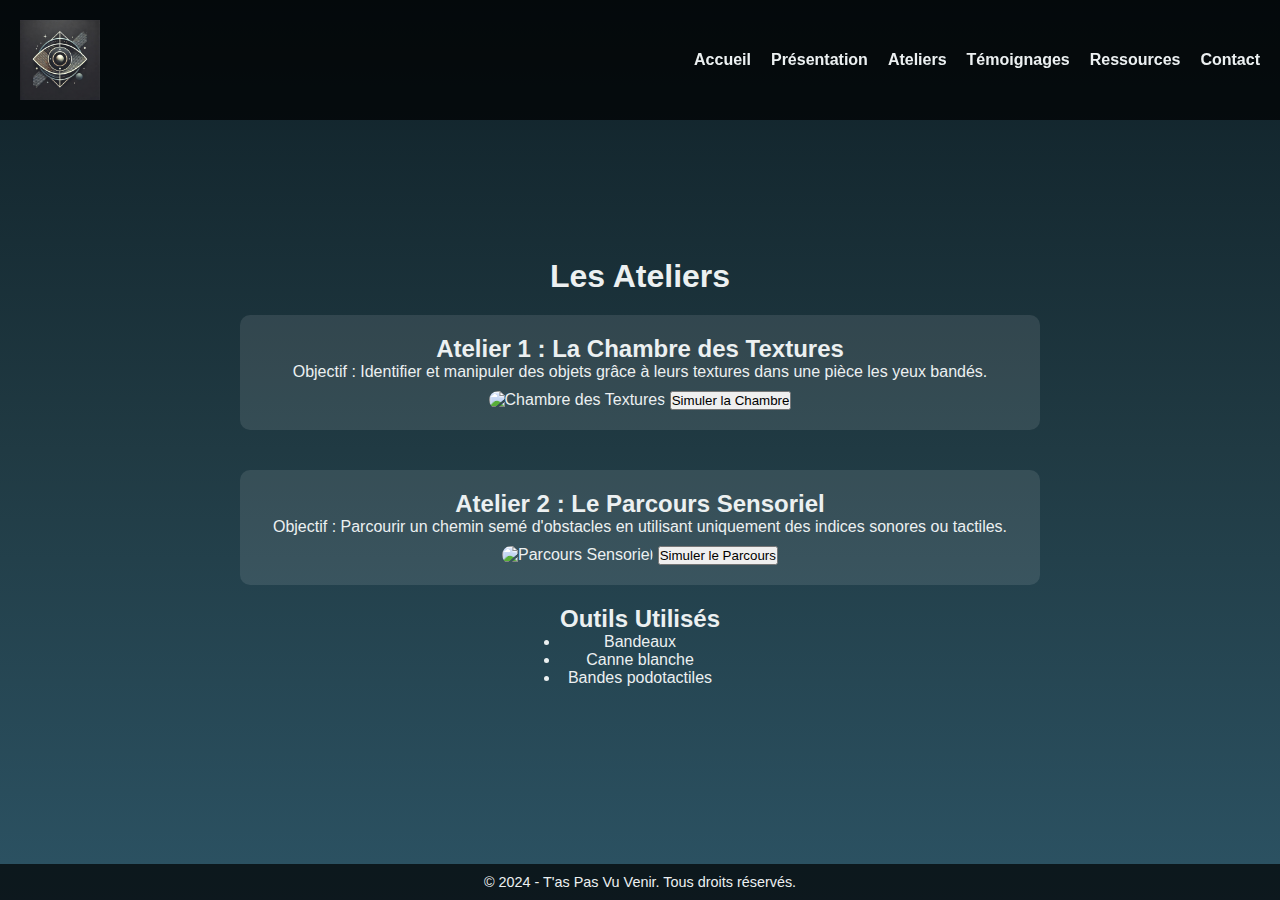
==== ateliers.html @ a5ad114a "Ajout d'une nouvelle section à la page d'accueil" ====
<!DOCTYPE html>
<html lang="fr">
<head>
    <meta charset="UTF-8">
    <meta name="viewport" content="width=device-width, initial-scale=1.0">
    <title>Les Ateliers - T'as Pas Vu Venir</title>
    <link rel="stylesheet" href="styles.css">
    <script src="scripts.js" defer></script>
</head>
<body>
    <header>
        <img src="images/logo.jpg" alt="Logo T'as Pas Vu Venir" class="logo">
        <nav>
            <ul>
                <li><a href="index.html">Accueil</a></li>
                <li><a href="presentation.html">Présentation</a></li>
                <li><a href="ateliers.html">Ateliers</a></li>
                <li><a href="témoignages.html">Témoignages</a></li>
                <li><a href="ressources.html">Ressources</a></li>
                <li><a href="contact.html">Contact</a></li>
            </ul>
        </nav>
    </header>

    <main>
        <h1>Les Ateliers</h1>

        <section class="atelier">
            <h2>Atelier 1 : La Chambre des Textures</h2>
            <p>Objectif : Identifier et manipuler des objets grâce à leurs textures dans une pièce les yeux bandés.</p>
            <img src="images/chambre-textures.jpg" alt="Chambre des Textures">
            <button class="btn-interactif" id="texture-simulation">Simuler la Chambre</button>
        </section>

        <section class="atelier">
            <h2>Atelier 2 : Le Parcours Sensoriel</h2>
            <p>Objectif : Parcourir un chemin semé d'obstacles en utilisant uniquement des indices sonores ou tactiles.</p>
            <img src="images/parcours-sensoriel.jpg" alt="Parcours Sensoriel">
            <button class="btn-interactif" id="parcours-simulation">Simuler le Parcours</button>
        </section>

        <section class="outils">
            <h2>Outils Utilisés</h2>
            <ul>
                <li>Bandeaux</li>
                <li>Canne blanche</li>
                <li>Bandes podotactiles</li>
            </ul>
        </section>
    </main>

    <footer>
        &copy; 2024 - T'as Pas Vu Venir. Tous droits réservés.
    </footer>
</body>
</html>
---- styles.css ----
/* Réinitialisation */
* {
    margin: 0;
    padding: 0;
    box-sizing: border-box;
}

/* Variables de Couleurs */
:root {
    --couleur-principale: #2c3e50;
    --couleur-secondaire: #18bc9c;
    --couleur-accent: #e74c3c;
    --texte-clair: #ecf0f1;
    --texte-foncé: #2c3e50;
}

/* Corps */
body {
    font-family: 'Poppins', sans-serif;
    background: linear-gradient(to bottom, #0f2027, #203a43, #2c5364);
    color: var(--texte-clair);
    text-align: center;
    min-height: 100vh;
    display: flex;
    flex-direction: column;
    justify-content: space-between;
}

/* Header */
header {
    width: 100%;
    display: flex;
    justify-content: space-between;
    align-items: center;
    padding: 20px;
    position: fixed;
    top: 0;
    left: 0;
    background: rgba(0, 0, 0, 0.7);
    z-index: 1000;
}

header .logo {
    width: 80px;
}

nav ul {
    list-style: none;
    display: flex;
    gap: 20px;
}

nav a {
    color: var(--texte-clair);
    text-decoration: none;
    font-weight: 600;
    transition: color 0.3s ease;
}

nav a:hover {
    color: var(--couleur-accent);
}

/* Contenu Principal */
main {
    flex: 1;
    padding: 100px 20px 20px; /* Ajustement pour le header fixe */
    display: flex;
    flex-direction: column;
    align-items: center;
    justify-content: center;
}

.hero {
    animation: fadeIn 2s ease-in-out;
}

.hero h1 {
    font-size: 3rem;
    margin-bottom: 20px;
    color: var(--couleur-accent);
}

.hero p {
    font-size: 1.2rem;
    max-width: 700px;
    margin-bottom: 30px;
    line-height: 1.6;
}

.btn {
    display: inline-block;
    padding: 12px 30px;
    font-size: 1rem;
    font-weight: 600;
    text-decoration: none;
    color: var(--texte-clair);
    background-color: var(--couleur-accent);
    border-radius: 50px;
    box-shadow: 0px 8px 15px rgba(0, 0, 0, 0.2);
    transition: all 0.3s ease 0s;
}

.btn:hover {
    background-color: darken(var(--couleur-accent), 10%);
    box-shadow: 0px 15px 20px rgba(0, 0, 0, 0.3);
    transform: translateY(-3px);
}

/* Sections Ateliers */
.atelier {
    background: rgba(255, 255, 255, 0.1);
    padding: 20px;
    margin: 20px 0;
    border-radius: 10px;
    width: 80%;
    max-width: 800px;
    transition: transform 0.3s;
}

.atelier:hover {
    transform: scale(1.02);
}

.atelier img {
    width: 100%;
    height: auto;
    border-radius: 10px;
    margin-top: 10px;
}

.btn-interactif {
    margin-top: 10px;
}

/* Formulaires */
form {
    background: rgba(255, 255, 255, 0.1);
    padding: 20px;
    border-radius: 10px;
    width: 80%;
    max-width: 600px;
    margin: 20px auto;
}

form label {
    display: block;
    margin-bottom: 5px;
    text-align: left;
}

form input, form textarea, form select {
    width: 100%;
    padding: 10px;
    margin-bottom: 15px;
    border: none;
    border-radius: 5px;
    background: rgba(255, 255, 255, 0.2);
    color: var(--texte-clair);
}

form input:focus, form textarea:focus, form select:focus {
    outline: none;
    background: rgba(255, 255, 255, 0.3);
}

/* Témoignages */
.témoignage {
    background: rgba(255, 255, 255, 0.1);
    padding: 20px;
    margin: 20px 0;
    border-radius: 10px;
    width: 80%;
    max-width: 800px;
}

.témoignage img, .témoignage video, .témoignage audio {
    width: 100%;
    height: auto;
    border-radius: 10px;
    margin-top: 10px;
}

/* Associations */
.associations {
    display: flex;
    flex-direction: column;
    align-items: center;
}

.association {
    margin: 10px 0;
}

.association img {
    width: 150px;
    height: auto;
    transition: transform 0.3s;
}

.association img:hover {
    transform: scale(1.1);
}

/* Quiz */
.quiz form {
    text-align: left;
}

.quiz button {
    width: 100%;
}

/* Simulation */
.simulation-controls {
    margin-bottom: 20px;
}

.simulation-content {
    background: rgba(0, 0, 0, 0.5);
    padding: 20px;
    border-radius: 10px;
    width: 80%;
    max-width: 600px;
    color: var(--texte-clair);
}

/* Footer */
footer {
    background-color: rgba(0, 0, 0, 0.7);
    color: var(--texte-clair);
    padding: 10px 0;
    text-align: center;
    font-size: 0.9rem;
    position: relative;
    bottom: 0;
    width: 100%;
}

/* Animations */
@keyframes fadeIn {
    from { opacity: 0; }
    to { opacity: 1; }
}

/* Responsive Design */
@media (max-width: 768px) {
    header nav ul {
        flex-direction: column;
        gap: 10px;
    }

    .atelier, .témoignage, .resources, .quiz, .simulation {
        width: 90%;
    }

    .hero h1 {
        font-size: 2rem;
    }

    .hero p {
        font-size: 1rem;
    }
}
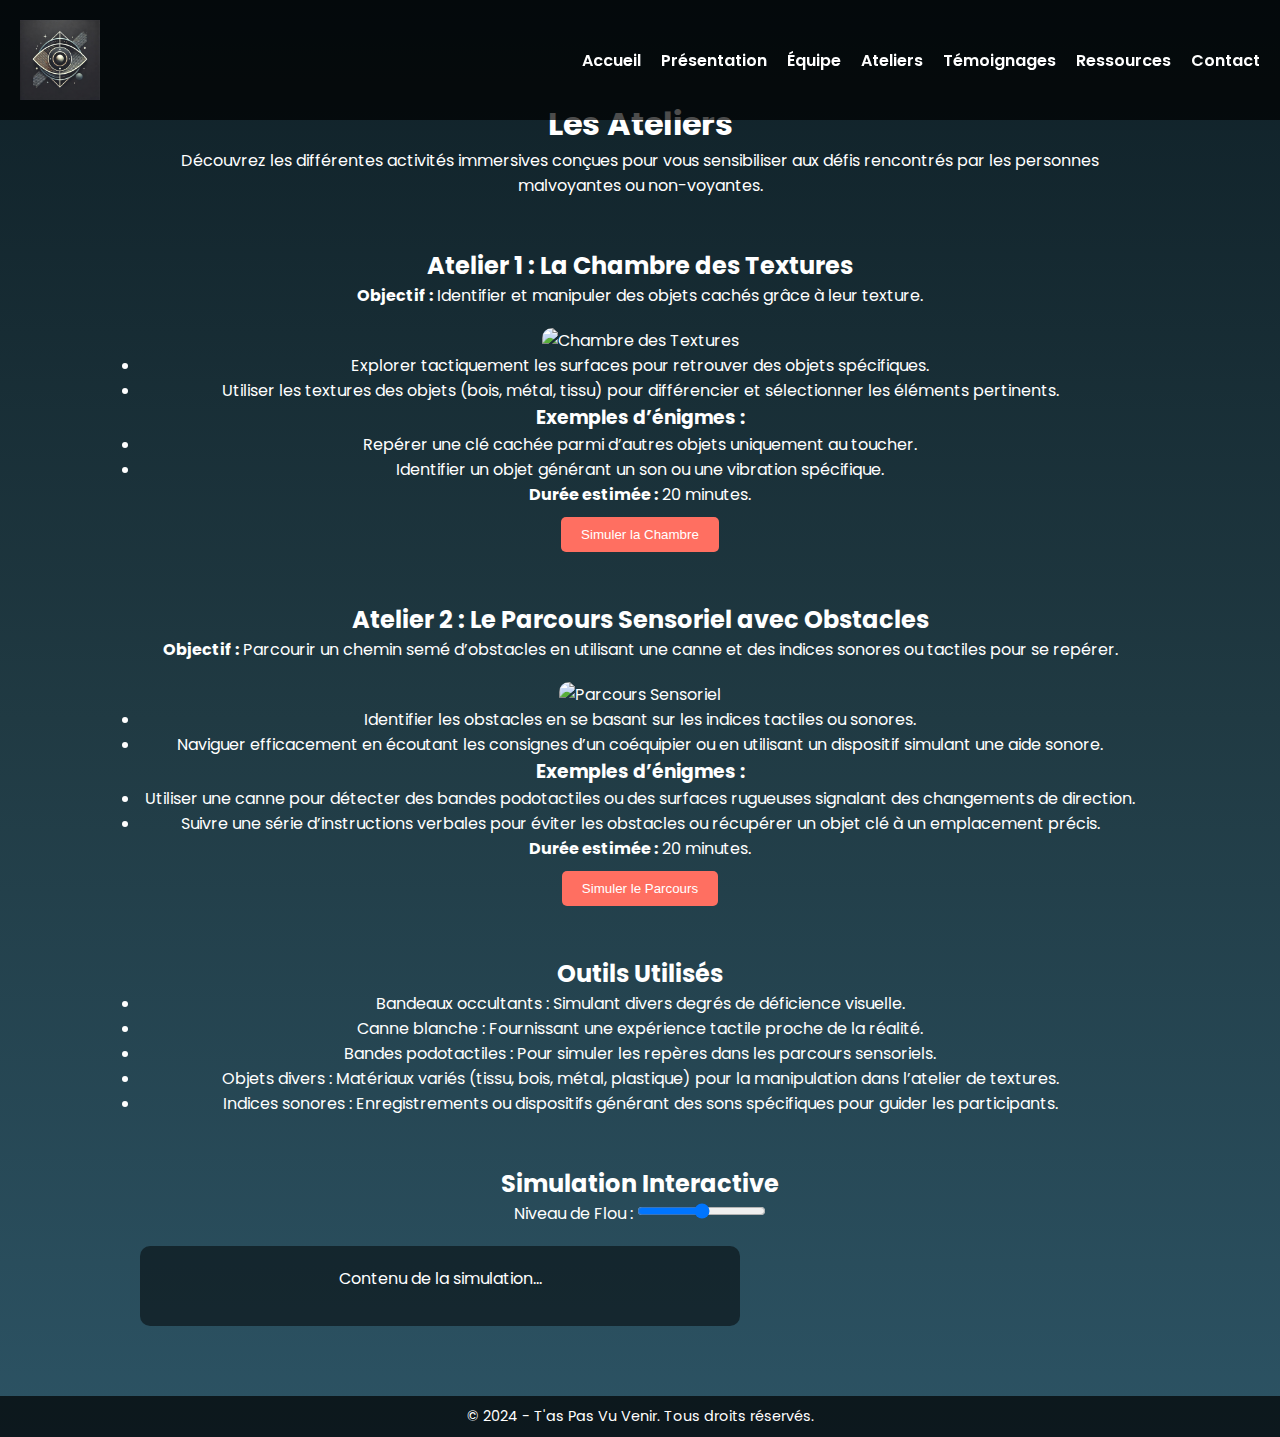
==== commit f5174235: "correction de bugs" ====
--- a/ateliers.html
+++ b/ateliers.html
@@ -5,6 +5,10 @@
     <meta name="viewport" content="width=device-width, initial-scale=1.0">
     <title>Les Ateliers - T'as Pas Vu Venir</title>
     <link rel="stylesheet" href="styles.css">
+    <link href="https://fonts.googleapis.com/css2?family=Poppins:wght@400;600&display=swap" rel="stylesheet">
+    <script src="https://cdnjs.cloudflare.com/ajax/libs/gsap/3.11.5/gsap.min.js"></script>
+    <script src="https://cdnjs.cloudflare.com/ajax/libs/aos/2.3.4/aos.js"></script>
+    <link rel="stylesheet" href="https://cdnjs.cloudflare.com/ajax/libs/aos/2.3.4/aos.css">
     <script src="scripts.js" defer></script>
 </head>
 <body>
@@ -14,8 +18,9 @@
             <ul>
                 <li><a href="index.html">Accueil</a></li>
                 <li><a href="presentation.html">Présentation</a></li>
+                <li><a href="equipe.html">Équipe</a></li>
                 <li><a href="ateliers.html">Ateliers</a></li>
-                <li><a href="témoignages.html">Témoignages</a></li>
+                <li><a href="temoignages.html">Témoignages</a></li>
                 <li><a href="ressources.html">Ressources</a></li>
                 <li><a href="contact.html">Contact</a></li>
             </ul>
@@ -23,29 +28,66 @@
     </header>
 
     <main>
-        <h1>Les Ateliers</h1>
+        <section class="ateliers-header" data-aos="fade-in">
+            <h1>Les Ateliers</h1>
+            <p>Découvrez les différentes activités immersives conçues pour vous sensibiliser aux défis rencontrés par les personnes malvoyantes ou non-voyantes.</p>
+        </section>
 
-        <section class="atelier">
+        <section class="atelier" data-aos="fade-up">
             <h2>Atelier 1 : La Chambre des Textures</h2>
-            <p>Objectif : Identifier et manipuler des objets grâce à leurs textures dans une pièce les yeux bandés.</p>
-            <img src="images/chambre-textures.jpg" alt="Chambre des Textures">
+            <p><strong>Objectif :</strong> Identifier et manipuler des objets cachés grâce à leur texture.</p>
+            <img src="images/chambre-textures.jpg" alt="Chambre des Textures" class="responsive-img">
+            <ul>
+                <li>Explorer tactiquement les surfaces pour retrouver des objets spécifiques.</li>
+                <li>Utiliser les textures des objets (bois, métal, tissu) pour différencier et sélectionner les éléments pertinents.</li>
+            </ul>
+            <h3>Exemples d’énigmes :</h3>
+            <ul>
+                <li>Repérer une clé cachée parmi d’autres objets uniquement au toucher.</li>
+                <li>Identifier un objet générant un son ou une vibration spécifique.</li>
+            </ul>
+            <p><strong>Durée estimée :</strong> 20 minutes.</p>
             <button class="btn-interactif" id="texture-simulation">Simuler la Chambre</button>
         </section>
 
-        <section class="atelier">
-            <h2>Atelier 2 : Le Parcours Sensoriel</h2>
-            <p>Objectif : Parcourir un chemin semé d'obstacles en utilisant uniquement des indices sonores ou tactiles.</p>
-            <img src="images/parcours-sensoriel.jpg" alt="Parcours Sensoriel">
+        <section class="atelier" data-aos="fade-up">
+            <h2>Atelier 2 : Le Parcours Sensoriel avec Obstacles</h2>
+            <p><strong>Objectif :</strong> Parcourir un chemin semé d’obstacles en utilisant une canne et des indices sonores ou tactiles pour se repérer.</p>
+            <img src="images/parcours-sensoriel.jpg" alt="Parcours Sensoriel" class="responsive-img">
+            <ul>
+                <li>Identifier les obstacles en se basant sur les indices tactiles ou sonores.</li>
+                <li>Naviguer efficacement en écoutant les consignes d’un coéquipier ou en utilisant un dispositif simulant une aide sonore.</li>
+            </ul>
+            <h3>Exemples d’énigmes :</h3>
+            <ul>
+                <li>Utiliser une canne pour détecter des bandes podotactiles ou des surfaces rugueuses signalant des changements de direction.</li>
+                <li>Suivre une série d’instructions verbales pour éviter les obstacles ou récupérer un objet clé à un emplacement précis.</li>
+            </ul>
+            <p><strong>Durée estimée :</strong> 20 minutes.</p>
             <button class="btn-interactif" id="parcours-simulation">Simuler le Parcours</button>
         </section>
 
-        <section class="outils">
+        <section class="outils" data-aos="fade-up">
             <h2>Outils Utilisés</h2>
             <ul>
-                <li>Bandeaux</li>
-                <li>Canne blanche</li>
-                <li>Bandes podotactiles</li>
+                <li>Bandeaux occultants : Simulant divers degrés de déficience visuelle.</li>
+                <li>Canne blanche : Fournissant une expérience tactile proche de la réalité.</li>
+                <li>Bandes podotactiles : Pour simuler les repères dans les parcours sensoriels.</li>
+                <li>Objets divers : Matériaux variés (tissu, bois, métal, plastique) pour la manipulation dans l’atelier de textures.</li>
+                <li>Indices sonores : Enregistrements ou dispositifs générant des sons spécifiques pour guider les participants.</li>
             </ul>
+        </section>
+
+        <section class="simulation" data-aos="fade-up">
+            <h2>Simulation Interactive</h2>
+            <div class="simulation-controls">
+                <label for="blur-range">Niveau de Flou :</label>
+                <input type="range" id="blur-range" name="blur-range" min="0" max="10" step="1">
+            </div>
+            <div class="simulation-content" id="simulation-content">
+                <p>Contenu de la simulation...</p>
+                <!-- Ajoutez des éléments interactifs ici -->
+            </div>
         </section>
     </main>
 
--- a/styles.css
+++ b/styles.css
@@ -7,18 +7,23 @@
 
 /* Variables de Couleurs */
 :root {
-    --couleur-principale: #2c3e50;
-    --couleur-secondaire: #18bc9c;
-    --couleur-accent: #e74c3c;
-    --texte-clair: #ecf0f1;
-    --texte-foncé: #2c3e50;
+    --main-blue: #003f5c;
+    --light-blue: #7a5195;
+    --gold: #ffa600;
+    --gray-bg: #f5f5f5;
+    --dark-bg: #0f2027;
+    --secondary-bg: #203a43;
+    --tertiary-bg: #2c5364;
+    --text-light: #ffffff;
+    --text-dark: #333333;
+    --accent-color: #ff6f61;
 }
 
 /* Corps */
 body {
     font-family: 'Poppins', sans-serif;
-    background: linear-gradient(to bottom, #0f2027, #203a43, #2c5364);
-    color: var(--texte-clair);
+    background: linear-gradient(to bottom, var(--dark-bg), var(--secondary-bg), var(--tertiary-bg));
+    color: var(--text-light);
     text-align: center;
     min-height: 100vh;
     display: flex;
@@ -51,14 +56,14 @@
 }
 
 nav a {
-    color: var(--texte-clair);
+    color: var(--text-light);
     text-decoration: none;
     font-weight: 600;
     transition: color 0.3s ease;
 }
 
 nav a:hover {
-    color: var(--couleur-accent);
+    color: var(--accent-color);
 }
 
 /* Contenu Principal */
@@ -73,12 +78,13 @@
 
 .hero {
     animation: fadeIn 2s ease-in-out;
+    margin-bottom: 50px;
 }
 
 .hero h1 {
     font-size: 3rem;
     margin-bottom: 20px;
-    color: var(--couleur-accent);
+    color: var(--accent-color);
 }
 
 .hero p {
@@ -94,91 +100,160 @@
     font-size: 1rem;
     font-weight: 600;
     text-decoration: none;
-    color: var(--texte-clair);
-    background-color: var(--couleur-accent);
+    color: var(--text-light);
+    background-color: var(--accent-color);
     border-radius: 50px;
     box-shadow: 0px 8px 15px rgba(0, 0, 0, 0.2);
     transition: all 0.3s ease 0s;
 }
 
 .btn:hover {
-    background-color: darken(var(--couleur-accent), 10%);
+    background-color: #ff3b2f;
     box-shadow: 0px 15px 20px rgba(0, 0, 0, 0.3);
     transform: translateY(-3px);
 }
 
-/* Sections Ateliers */
-.atelier {
+.responsive-img {
+    width: 100%;
+    max-width: 800px;
+    height: auto;
+    border-radius: 10px;
+    margin-top: 20px;
+}
+
+/* Sections */
+section {
+    width: 100%;
+    max-width: 1000px;
+    margin-bottom: 50px;
+}
+
+.ateliers-header, .presentation, .equipe, .temoignages-header, .ressources-header {
+    text-align: center;
+}
+
+.galerie .grid {
+    display: grid;
+    grid-template-columns: repeat(auto-fit, minmax(200px, 1fr));
+    gap: 15px;
+    padding: 20px;
+}
+
+.galerie-item img {
+    width: 100%;
+    height: auto;
+    border-radius: 10px;
+    transition: transform 0.3s;
+}
+
+.galerie-item img:hover {
+    transform: scale(1.05);
+}
+
+.blurred {
+    filter: blur(8px);
+    transition: filter 0.3s;
+}
+
+.blurred:hover {
+    filter: blur(0px);
+}
+
+/* Team Grid */
+.team-grid {
+    display: grid;
+    grid-template-columns: repeat(auto-fit, minmax(200px, 1fr));
+    gap: 20px;
+    padding: 20px;
+}
+
+.team-member {
     background: rgba(255, 255, 255, 0.1);
     padding: 20px;
+    border-radius: 10px;
+    transition: transform 0.3s;
+}
+
+.team-member:hover {
+    transform: scale(1.05);
+}
+
+.team-member img {
+    width: 100%;
+    height: auto;
+    border-radius: 50%;
+    margin-bottom: 15px;
+}
+
+.team-member h3 {
+    margin-bottom: 10px;
+    color: var(--gold);
+}
+
+.team-member p {
+    color: var(--text-light);
+}
+
+/* Témoignages */
+.temoignage {
+    background: rgba(255, 255, 255, 0.1);
+    padding: 20px;
     margin: 20px 0;
     border-radius: 10px;
-    width: 80%;
-    max-width: 800px;
-    transition: transform 0.3s;
-}
-
-.atelier:hover {
-    transform: scale(1.02);
-}
-
-.atelier img {
+}
+
+.temoignage video, .temoignage audio {
     width: 100%;
     height: auto;
     border-radius: 10px;
     margin-top: 10px;
 }
 
-.btn-interactif {
-    margin-top: 10px;
-}
-
-/* Formulaires */
-form {
+/* Partage Témoignage */
+.partage form {
     background: rgba(255, 255, 255, 0.1);
     padding: 20px;
     border-radius: 10px;
     width: 80%;
     max-width: 600px;
     margin: 20px auto;
-}
-
-form label {
+    text-align: left;
+}
+
+.partage form label {
     display: block;
     margin-bottom: 5px;
-    text-align: left;
-}
-
-form input, form textarea, form select {
+    color: var(--text-light);
+}
+
+.partage form input, .partage form textarea, .partage form select {
     width: 100%;
     padding: 10px;
     margin-bottom: 15px;
     border: none;
     border-radius: 5px;
     background: rgba(255, 255, 255, 0.2);
-    color: var(--texte-clair);
-}
-
-form input:focus, form textarea:focus, form select:focus {
+    color: var(--text-light);
+}
+
+.partage form input:focus, .partage form textarea:focus, .partage form select:focus {
     outline: none;
     background: rgba(255, 255, 255, 0.3);
 }
 
-/* Témoignages */
-.témoignage {
-    background: rgba(255, 255, 255, 0.1);
-    padding: 20px;
-    margin: 20px 0;
-    border-radius: 10px;
-    width: 80%;
-    max-width: 800px;
-}
-
-.témoignage img, .témoignage video, .témoignage audio {
-    width: 100%;
-    height: auto;
-    border-radius: 10px;
+.btn-interactif {
     margin-top: 10px;
+    padding: 10px 20px;
+    background-color: var(--accent-color);
+    color: var(--text-light);
+    border: none;
+    border-radius: 5px;
+    cursor: pointer;
+    transition: background-color 0.3s ease;
+}
+
+.btn-interactif:hover {
+    background-color: #ff3b2f;
 }
 
 /* Associations */
@@ -190,6 +265,7 @@
 
 .association {
     margin: 10px 0;
+    text-align: center;
 }
 
 .association img {
@@ -202,12 +278,35 @@
     transform: scale(1.1);
 }
 
-/* Quiz */
-.quiz form {
+.association p {
+    margin-top: 10px;
+    color: var(--text-light);
+}
+
+/* Quiz Simulation */
+.quiz-simulation {
+    margin-top: 20px;
     text-align: left;
 }
 
-.quiz button {
+.quiz-simulation img {
+    width: 100%;
+    max-width: 300px;
+    height: auto;
+    margin: 10px 0;
+}
+
+.quiz-simulation select {
+    width: 100%;
+    padding: 8px;
+    margin-bottom: 10px;
+    border: none;
+    border-radius: 5px;
+    background: rgba(255, 255, 255, 0.2);
+    color: var(--text-light);
+}
+
+.quiz-simulation button {
     width: 100%;
 }
 
@@ -222,13 +321,17 @@
     border-radius: 10px;
     width: 80%;
     max-width: 600px;
-    color: var(--texte-clair);
+    color: var(--text-light);
+}
+
+.simulation-content p {
+    margin-bottom: 15px;
 }
 
 /* Footer */
 footer {
     background-color: rgba(0, 0, 0, 0.7);
-    color: var(--texte-clair);
+    color: var(--text-light);
     padding: 10px 0;
     text-align: center;
     font-size: 0.9rem;
@@ -243,6 +346,11 @@
     to { opacity: 1; }
 }
 
+@keyframes fadeUp {
+    from { opacity: 0; transform: translateY(20px); }
+    to { opacity: 1; transform: translateY(0); }
+}
+
 /* Responsive Design */
 @media (max-width: 768px) {
     header nav ul {
@@ -250,7 +358,7 @@
         gap: 10px;
     }
 
-    .atelier, .témoignage, .resources, .quiz, .simulation {
+    .atelier, .temoignage, .resources, .quiz, .simulation, .equipe, .galerie, .partage {
         width: 90%;
     }
 
@@ -261,4 +369,8 @@
     .hero p {
         font-size: 1rem;
     }
-}
+
+    .team-grid {
+        grid-template-columns: repeat(auto-fit, minmax(150px, 1fr));
+    }
+}
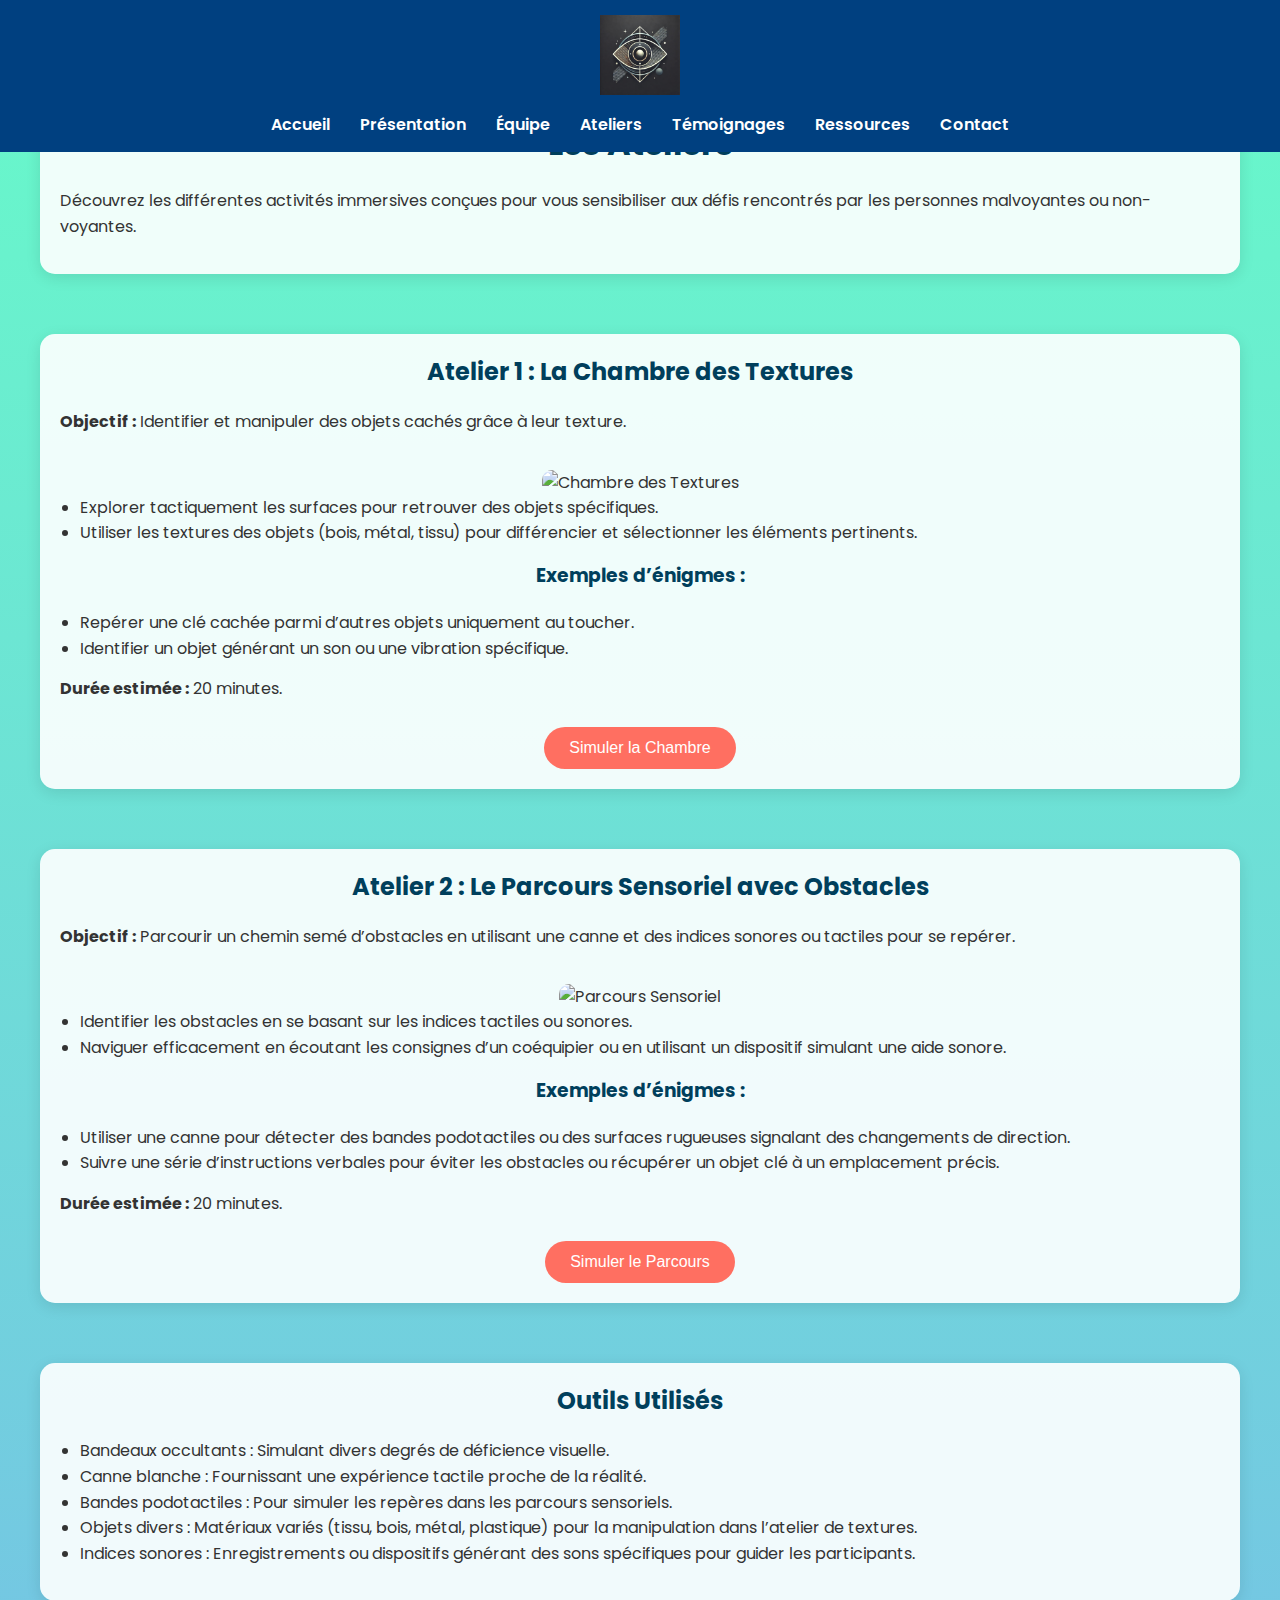
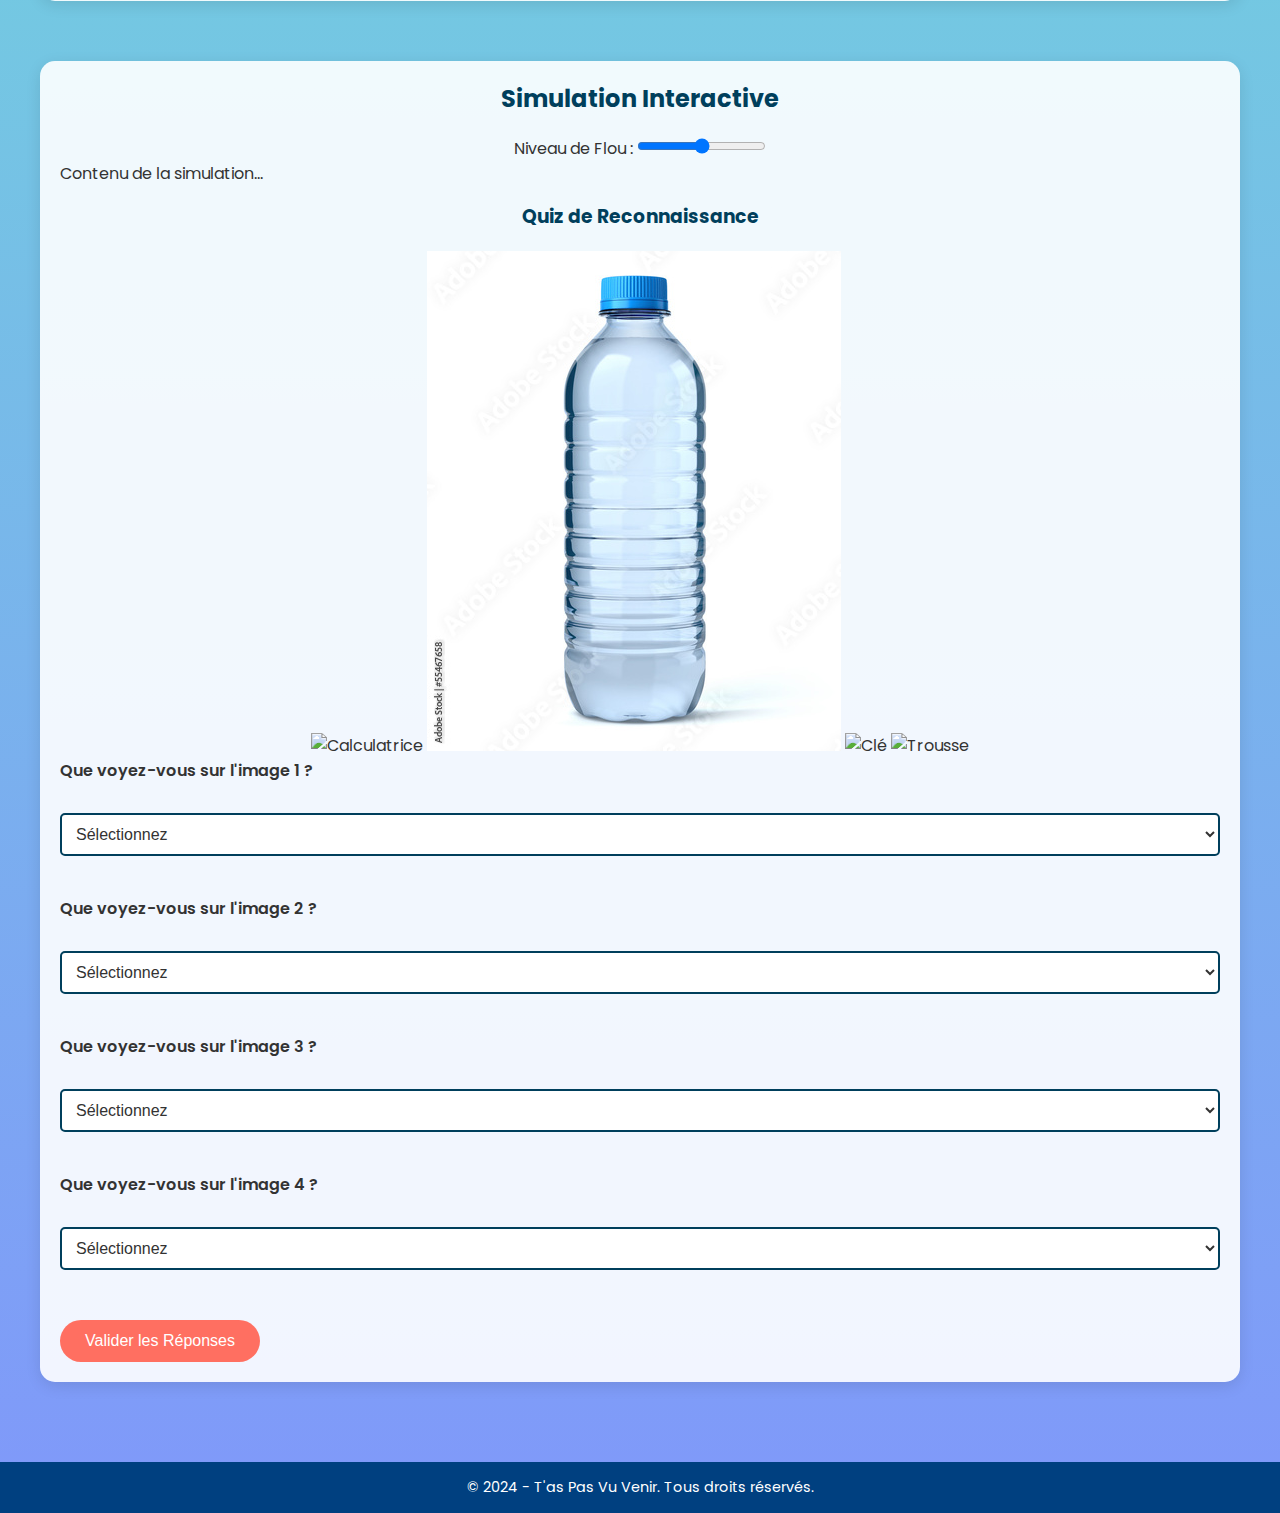
==== commit e8baf05e: "correction de bugs de merde !" ====
--- a/ateliers.html
+++ b/ateliers.html
@@ -3,7 +3,7 @@
 <head>
     <meta charset="UTF-8">
     <meta name="viewport" content="width=device-width, initial-scale=1.0">
-    <title>Les Ateliers - T'as Pas Vu Venir</title>
+    <title>Ateliers - T'as Pas Vu Venir</title>
     <link rel="stylesheet" href="styles.css">
     <link href="https://fonts.googleapis.com/css2?family=Poppins:wght@400;600&display=swap" rel="stylesheet">
     <script src="https://cdnjs.cloudflare.com/ajax/libs/gsap/3.11.5/gsap.min.js"></script>
@@ -86,7 +86,58 @@
             </div>
             <div class="simulation-content" id="simulation-content">
                 <p>Contenu de la simulation...</p>
-                <!-- Ajoutez des éléments interactifs ici -->
+                <!-- Ajoutez des éléments interactifs ici, comme des images floues à identifier -->
+                <div class="quiz-simulation">
+                    <h3>Quiz de Reconnaissance</h3>
+                    <img src="images/calculatrice.jpeg" alt="Calculatrice" class="blur">
+                    <img src="images/bouteille_eau.jpeg" alt="Bouteille d'eau" class="blur">
+                    <img src="images/clef.jpeg" alt="Clé" class="blur">
+                    <img src="images/trousse.jpeg" alt="Trousse" class="blur">
+                    <form id="quiz-simulation-form">
+                        <label for="image1-answer">Que voyez-vous sur l'image 1 ?</label><br>
+                        <select id="image1-answer" name="image1-answer" required>
+                            <option value="">Sélectionnez</option>
+                            <option value="calculatrice">Calculatrice</option>
+                            <option value="bouteille_eau">Bouteille d'eau</option>
+                            <option value="clef">Clé</option>
+                            <option value="trousse">Trousse</option>
+                            <option value="autre">Autre</option>
+                        </select><br><br>
+
+                        <label for="image2-answer">Que voyez-vous sur l'image 2 ?</label><br>
+                        <select id="image2-answer" name="image2-answer" required>
+                            <option value="">Sélectionnez</option>
+                            <option value="calculatrice">Calculatrice</option>
+                            <option value="bouteille_eau">Bouteille d'eau</option>
+                            <option value="clef">Clé</option>
+                            <option value="trousse">Trousse</option>
+                            <option value="autre">Autre</option>
+                        </select><br><br>
+
+                        <label for="image3-answer">Que voyez-vous sur l'image 3 ?</label><br>
+                        <select id="image3-answer" name="image3-answer" required>
+                            <option value="">Sélectionnez</option>
+                            <option value="calculatrice">Calculatrice</option>
+                            <option value="bouteille_eau">Bouteille d'eau</option>
+                            <option value="clef">Clé</option>
+                            <option value="trousse">Trousse</option>
+                            <option value="autre">Autre</option>
+                        </select><br><br>
+
+                        <label for="image4-answer">Que voyez-vous sur l'image 4 ?</label><br>
+                        <select id="image4-answer" name="image4-answer" required>
+                            <option value="">Sélectionnez</option>
+                            <option value="calculatrice">Calculatrice</option>
+                            <option value="bouteille_eau">Bouteille d'eau</option>
+                            <option value="clef">Clé</option>
+                            <option value="trousse">Trousse</option>
+                            <option value="autre">Autre</option>
+                        </select><br><br>
+
+                        <button type="submit" class="btn">Valider les Réponses</button>
+                    </form>
+                    <div id="quiz-simulation-result"></div>
+                </div>
             </div>
         </section>
     </main>
--- a/styles.css
+++ b/styles.css
@@ -1,29 +1,30 @@
-/* Réinitialisation */
+/* Réinitialisation des styles */
 * {
     margin: 0;
     padding: 0;
     box-sizing: border-box;
 }
 
-/* Variables de Couleurs */
+/* Variables de couleurs */
 :root {
     --main-blue: #003f5c;
     --light-blue: #7a5195;
     --gold: #ffa600;
     --gray-bg: #f5f5f5;
-    --dark-bg: #0f2027;
-    --secondary-bg: #203a43;
-    --tertiary-bg: #2c5364;
+    --accent-color: #ff6f61;
     --text-light: #ffffff;
     --text-dark: #333333;
-    --accent-color: #ff6f61;
-}
-
-/* Corps */
+    --background-gradient: linear-gradient(to bottom, #67fac9, #3e63f7a8);
+    --header-bg: #004080;
+    --footer-bg: #004080;
+    --button-hover: #ff3b2f;
+}
+
+/* Corps de la page */
 body {
     font-family: 'Poppins', sans-serif;
-    background: linear-gradient(to bottom, var(--dark-bg), var(--secondary-bg), var(--tertiary-bg));
-    color: var(--text-light);
+    background: var(--background-gradient);
+    color: var(--text-dark);
     text-align: center;
     min-height: 100vh;
     display: flex;
@@ -34,343 +35,212 @@
 /* Header */
 header {
     width: 100%;
-    display: flex;
-    justify-content: space-between;
-    align-items: center;
-    padding: 20px;
+    background-color: var(--header-bg);
+    padding: 15px 0;
     position: fixed;
     top: 0;
     left: 0;
-    background: rgba(0, 0, 0, 0.7);
     z-index: 1000;
 }
 
 header .logo {
     width: 80px;
+    margin-bottom: 10px;
 }
 
 nav ul {
     list-style: none;
     display: flex;
-    gap: 20px;
+    justify-content: center;
+    gap: 30px;
 }
 
 nav a {
+    text-decoration: none;
     color: var(--text-light);
-    text-decoration: none;
     font-weight: 600;
-    transition: color 0.3s ease;
+    transition: color 0.3s;
 }
 
 nav a:hover {
     color: var(--accent-color);
 }
 
-/* Contenu Principal */
+/* Contenu principal */
 main {
     flex: 1;
     padding: 100px 20px 20px; /* Ajustement pour le header fixe */
     display: flex;
     flex-direction: column;
     align-items: center;
-    justify-content: center;
-}
-
-.hero {
-    animation: fadeIn 2s ease-in-out;
-    margin-bottom: 50px;
-}
-
-.hero h1 {
-    font-size: 3rem;
+    justify-content: flex-start;
+}
+
+/* Sections */
+section {
+    width: 100%;
+    max-width: 1200px;
+    margin-bottom: 60px;
+    padding: 20px;
+    background: rgba(255, 255, 255, 0.9);
+    border-radius: 15px;
+    box-shadow: 0 4px 15px rgba(0, 0, 0, 0.1);
+}
+
+section h1, section h2, section h3 {
+    color: var(--main-blue);
     margin-bottom: 20px;
-    color: var(--accent-color);
-}
-
-.hero p {
-    font-size: 1.2rem;
-    max-width: 700px;
-    margin-bottom: 30px;
+}
+
+section p, section ul, section ol {
+    color: var(--text-dark);
     line-height: 1.6;
-}
-
-.btn {
+    margin-bottom: 15px;
+    text-align: left;
+}
+
+section ul, section ol {
+    padding-left: 20px;
+}
+
+/* Boutons */
+.btn, button, .btn-interactif {
     display: inline-block;
-    padding: 12px 30px;
-    font-size: 1rem;
-    font-weight: 600;
-    text-decoration: none;
+    padding: 12px 25px;
     color: var(--text-light);
     background-color: var(--accent-color);
-    border-radius: 50px;
-    box-shadow: 0px 8px 15px rgba(0, 0, 0, 0.2);
-    transition: all 0.3s ease 0s;
-}
-
-.btn:hover {
-    background-color: #ff3b2f;
-    box-shadow: 0px 15px 20px rgba(0, 0, 0, 0.3);
-    transform: translateY(-3px);
-}
-
+    border: none;
+    border-radius: 25px;
+    cursor: pointer;
+    transition: transform 0.3s, background-color 0.3s;
+    font-size: 1rem;
+    text-decoration: none;
+    margin-top: 10px;
+}
+
+.btn:hover, button:hover, .btn-interactif:hover {
+    background-color: var(--button-hover);
+    transform: scale(1.05);
+}
+
+/* Images Responsives */
 .responsive-img {
     width: 100%;
     max-width: 800px;
     height: auto;
     border-radius: 10px;
     margin-top: 20px;
-}
-
-/* Sections */
-section {
-    width: 100%;
-    max-width: 1000px;
-    margin-bottom: 50px;
-}
-
-.ateliers-header, .presentation, .equipe, .temoignages-header, .ressources-header {
-    text-align: center;
-}
-
+    transition: transform 0.3s;
+}
+
+.responsive-img:hover {
+    transform: scale(1.02);
+}
+
+/* Galerie */
 .galerie .grid {
     display: grid;
-    grid-template-columns: repeat(auto-fit, minmax(200px, 1fr));
-    gap: 15px;
-    padding: 20px;
+    grid-template-columns: repeat(auto-fit, minmax(250px, 1fr));
+    gap: 20px;
 }
 
 .galerie-item img {
     width: 100%;
     height: auto;
     border-radius: 10px;
-    transition: transform 0.3s;
-}
-
-.galerie-item img:hover {
+    transition: filter 0.3s, transform 0.3s;
+}
+
+.galerie-item img.blur {
+    filter: blur(8px);
+}
+
+.galerie-item img.blur:hover {
+    filter: blur(0);
     transform: scale(1.05);
 }
 
-.blurred {
-    filter: blur(8px);
-    transition: filter 0.3s;
-}
-
-.blurred:hover {
-    filter: blur(0px);
-}
-
-/* Team Grid */
+/* Grille de l'équipe */
 .team-grid {
     display: grid;
     grid-template-columns: repeat(auto-fit, minmax(200px, 1fr));
-    gap: 20px;
+    gap: 30px;
+}
+
+.team-member {
+    background: rgba(0, 0, 0, 0.05);
     padding: 20px;
-}
-
-.team-member {
-    background: rgba(255, 255, 255, 0.1);
-    padding: 20px;
+    border-radius: 15px;
+    transition: transform 0.3s;
+}
+
+.team-member:hover {
+    transform: translateY(-10px);
+}
+
+.team-member img {
+    width: 100%;
+    height: 200px;
+    object-fit: cover;
     border-radius: 10px;
-    transition: transform 0.3s;
-}
-
-.team-member:hover {
-    transform: scale(1.05);
-}
-
-.team-member img {
-    width: 100%;
-    height: auto;
-    border-radius: 50%;
     margin-bottom: 15px;
 }
 
 .team-member h3 {
+    color: var(--main-blue);
     margin-bottom: 10px;
-    color: var(--gold);
 }
 
 .team-member p {
-    color: var(--text-light);
-}
-
-/* Témoignages */
-.temoignage {
-    background: rgba(255, 255, 255, 0.1);
-    padding: 20px;
-    margin: 20px 0;
-    border-radius: 10px;
-}
-
-.temoignage video, .temoignage audio {
-    width: 100%;
-    height: auto;
-    border-radius: 10px;
-    margin-top: 10px;
-}
-
-/* Partage Témoignage */
-.partage form {
-    background: rgba(255, 255, 255, 0.1);
-    padding: 20px;
-    border-radius: 10px;
-    width: 80%;
-    max-width: 600px;
-    margin: 20px auto;
+    color: var(--text-dark);
+}
+
+/* Formulaires */
+form {
     text-align: left;
 }
 
-.partage form label {
+form label {
     display: block;
     margin-bottom: 5px;
-    color: var(--text-light);
-}
-
-.partage form input, .partage form textarea, .partage form select {
+    color: var(--text-dark);
+    font-weight: 600;
+}
+
+form input, form textarea, form select {
     width: 100%;
     padding: 10px;
     margin-bottom: 15px;
-    border: none;
+    border: 2px solid var(--main-blue);
     border-radius: 5px;
-    background: rgba(255, 255, 255, 0.2);
-    color: var(--text-light);
-}
-
-.partage form input:focus, .partage form textarea:focus, .partage form select:focus {
+    background: #ffffff;
+    color: var(--text-dark);
+    font-size: 1rem;
+}
+
+form input:focus, form textarea:focus, form select:focus {
     outline: none;
-    background: rgba(255, 255, 255, 0.3);
-}
-
-.btn-interactif {
-    margin-top: 10px;
-    padding: 10px 20px;
-    background-color: var(--accent-color);
-    color: var(--text-light);
-    border: none;
-    border-radius: 5px;
-    cursor: pointer;
-    transition: background-color 0.3s ease;
-}
-
-.btn-interactif:hover {
-    background-color: #ff3b2f;
-}
-
-/* Associations */
-.associations {
-    display: flex;
-    flex-direction: column;
-    align-items: center;
-}
-
-.association {
-    margin: 10px 0;
-    text-align: center;
-}
-
-.association img {
-    width: 150px;
-    height: auto;
-    transition: transform 0.3s;
-}
-
-.association img:hover {
-    transform: scale(1.1);
-}
-
-.association p {
-    margin-top: 10px;
-    color: var(--text-light);
-}
-
-/* Quiz Simulation */
-.quiz-simulation {
-    margin-top: 20px;
-    text-align: left;
-}
-
-.quiz-simulation img {
-    width: 100%;
-    max-width: 300px;
-    height: auto;
-    margin: 10px 0;
-}
-
-.quiz-simulation select {
-    width: 100%;
-    padding: 8px;
-    margin-bottom: 10px;
-    border: none;
-    border-radius: 5px;
-    background: rgba(255, 255, 255, 0.2);
-    color: var(--text-light);
-}
-
-.quiz-simulation button {
-    width: 100%;
-}
-
-/* Simulation */
-.simulation-controls {
-    margin-bottom: 20px;
-}
-
-.simulation-content {
-    background: rgba(0, 0, 0, 0.5);
-    padding: 20px;
-    border-radius: 10px;
-    width: 80%;
-    max-width: 600px;
-    color: var(--text-light);
-}
-
-.simulation-content p {
-    margin-bottom: 15px;
+    border-color: var(--accent-color);
+    box-shadow: 0 0 5px var(--accent-color);
 }
 
 /* Footer */
 footer {
-    background-color: rgba(0, 0, 0, 0.7);
+    background-color: var(--footer-bg);
     color: var(--text-light);
-    padding: 10px 0;
+    padding: 15px 0;
     text-align: center;
     font-size: 0.9rem;
-    position: relative;
-    bottom: 0;
-    width: 100%;
-}
-
-/* Animations */
-@keyframes fadeIn {
-    from { opacity: 0; }
-    to { opacity: 1; }
-}
-
-@keyframes fadeUp {
-    from { opacity: 0; transform: translateY(20px); }
-    to { opacity: 1; transform: translateY(0); }
 }
 
 /* Responsive Design */
 @media (max-width: 768px) {
-    header nav ul {
+    nav ul {
         flex-direction: column;
         gap: 10px;
     }
 
-    .atelier, .temoignage, .resources, .quiz, .simulation, .equipe, .galerie, .partage {
-        width: 90%;
-    }
-
-    .hero h1 {
-        font-size: 2rem;
-    }
-
-    .hero p {
-        font-size: 1rem;
-    }
-
-    .team-grid {
+    .galerie .grid, .team-grid {
         grid-template-columns: repeat(auto-fit, minmax(150px, 1fr));
     }
 }
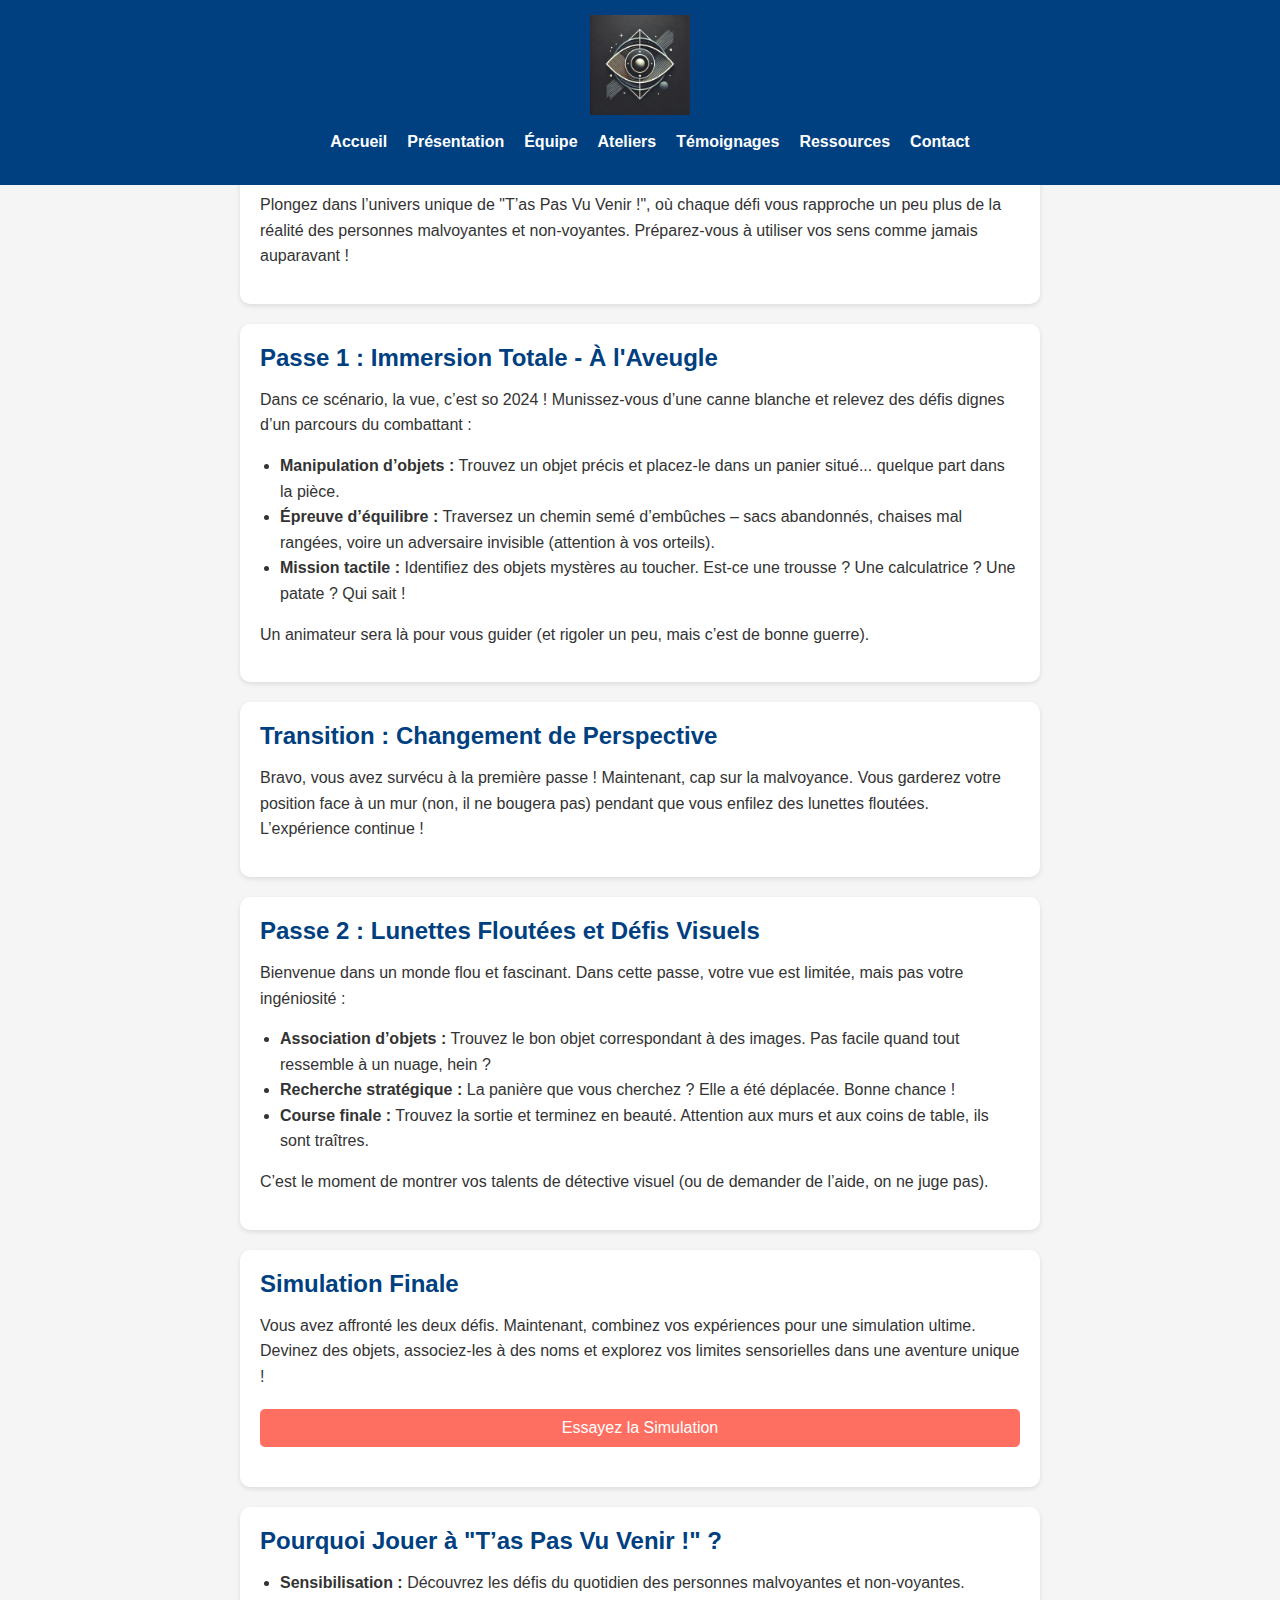
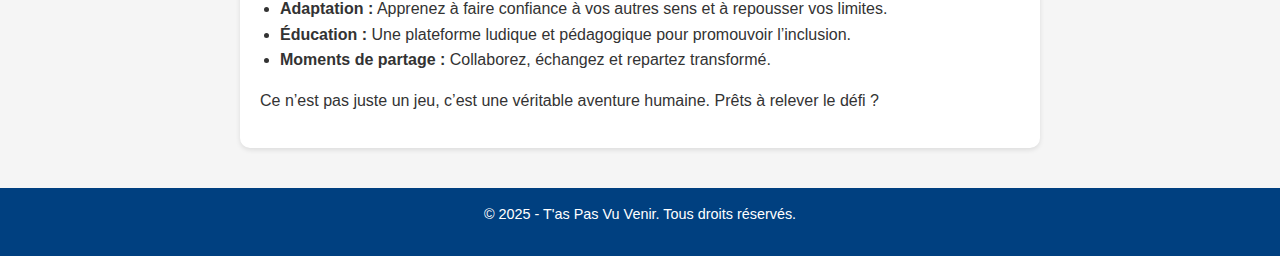
==== commit 2663b072: "amélioration" ====
--- a/ateliers.html
+++ b/ateliers.html
@@ -5,10 +5,6 @@
     <meta name="viewport" content="width=device-width, initial-scale=1.0">
     <title>Ateliers - T'as Pas Vu Venir</title>
     <link rel="stylesheet" href="styles.css">
-    <link href="https://fonts.googleapis.com/css2?family=Poppins:wght@400;600&display=swap" rel="stylesheet">
-    <script src="https://cdnjs.cloudflare.com/ajax/libs/gsap/3.11.5/gsap.min.js"></script>
-    <script src="https://cdnjs.cloudflare.com/ajax/libs/aos/2.3.4/aos.js"></script>
-    <link rel="stylesheet" href="https://cdnjs.cloudflare.com/ajax/libs/aos/2.3.4/aos.css">
     <script src="scripts.js" defer></script>
 </head>
 <body>
@@ -28,122 +24,60 @@
     </header>
 
     <main>
-        <section class="ateliers-header" data-aos="fade-in">
-            <h1>Les Ateliers</h1>
-            <p>Découvrez les différentes activités immersives conçues pour vous sensibiliser aux défis rencontrés par les personnes malvoyantes ou non-voyantes.</p>
+        <section class="ateliers-header">
+            <h1>Les Ateliers Immersifs</h1>
+            <p>Plongez dans l’univers unique de "T’as Pas Vu Venir !", où chaque défi vous rapproche un peu plus de la réalité des personnes malvoyantes et non-voyantes. Préparez-vous à utiliser vos sens comme jamais auparavant !</p>
         </section>
 
-        <section class="atelier" data-aos="fade-up">
-            <h2>Atelier 1 : La Chambre des Textures</h2>
-            <p><strong>Objectif :</strong> Identifier et manipuler des objets cachés grâce à leur texture.</p>
-            <img src="images/chambre-textures.jpg" alt="Chambre des Textures" class="responsive-img">
+        <section class="passe1">
+            <h2>Passe 1 : Immersion Totale - À l'Aveugle</h2>
+            <p>Dans ce scénario, la vue, c’est so 2024 ! Munissez-vous d’une canne blanche et relevez des défis dignes d’un parcours du combattant :</p>
             <ul>
-                <li>Explorer tactiquement les surfaces pour retrouver des objets spécifiques.</li>
-                <li>Utiliser les textures des objets (bois, métal, tissu) pour différencier et sélectionner les éléments pertinents.</li>
+                <li><strong>Manipulation d’objets :</strong> Trouvez un objet précis et placez-le dans un panier situé... quelque part dans la pièce.</li>
+                <li><strong>Épreuve d’équilibre :</strong> Traversez un chemin semé d’embûches – sacs abandonnés, chaises mal rangées, voire un adversaire invisible (attention à vos orteils).</li>
+                <li><strong>Mission tactile :</strong> Identifiez des objets mystères au toucher. Est-ce une trousse ? Une calculatrice ? Une patate ? Qui sait !</li>
             </ul>
-            <h3>Exemples d’énigmes :</h3>
-            <ul>
-                <li>Repérer une clé cachée parmi d’autres objets uniquement au toucher.</li>
-                <li>Identifier un objet générant un son ou une vibration spécifique.</li>
-            </ul>
-            <p><strong>Durée estimée :</strong> 20 minutes.</p>
-            <button class="btn-interactif" id="texture-simulation">Simuler la Chambre</button>
+            <p>Un animateur sera là pour vous guider (et rigoler un peu, mais c’est de bonne guerre).
+            </p>
         </section>
 
-        <section class="atelier" data-aos="fade-up">
-            <h2>Atelier 2 : Le Parcours Sensoriel avec Obstacles</h2>
-            <p><strong>Objectif :</strong> Parcourir un chemin semé d’obstacles en utilisant une canne et des indices sonores ou tactiles pour se repérer.</p>
-            <img src="images/parcours-sensoriel.jpg" alt="Parcours Sensoriel" class="responsive-img">
-            <ul>
-                <li>Identifier les obstacles en se basant sur les indices tactiles ou sonores.</li>
-                <li>Naviguer efficacement en écoutant les consignes d’un coéquipier ou en utilisant un dispositif simulant une aide sonore.</li>
-            </ul>
-            <h3>Exemples d’énigmes :</h3>
-            <ul>
-                <li>Utiliser une canne pour détecter des bandes podotactiles ou des surfaces rugueuses signalant des changements de direction.</li>
-                <li>Suivre une série d’instructions verbales pour éviter les obstacles ou récupérer un objet clé à un emplacement précis.</li>
-            </ul>
-            <p><strong>Durée estimée :</strong> 20 minutes.</p>
-            <button class="btn-interactif" id="parcours-simulation">Simuler le Parcours</button>
+        <section class="transition">
+            <h2>Transition : Changement de Perspective</h2>
+            <p>Bravo, vous avez survécu à la première passe ! Maintenant, cap sur la malvoyance. Vous garderez votre position face à un mur (non, il ne bougera pas) pendant que vous enfilez des lunettes floutées. L’expérience continue !</p>
         </section>
 
-        <section class="outils" data-aos="fade-up">
-            <h2>Outils Utilisés</h2>
+        <section class="passe2">
+            <h2>Passe 2 : Lunettes Floutées et Défis Visuels</h2>
+            <p>Bienvenue dans un monde flou et fascinant. Dans cette passe, votre vue est limitée, mais pas votre ingéniosité :</p>
             <ul>
-                <li>Bandeaux occultants : Simulant divers degrés de déficience visuelle.</li>
-                <li>Canne blanche : Fournissant une expérience tactile proche de la réalité.</li>
-                <li>Bandes podotactiles : Pour simuler les repères dans les parcours sensoriels.</li>
-                <li>Objets divers : Matériaux variés (tissu, bois, métal, plastique) pour la manipulation dans l’atelier de textures.</li>
-                <li>Indices sonores : Enregistrements ou dispositifs générant des sons spécifiques pour guider les participants.</li>
+                <li><strong>Association d’objets :</strong> Trouvez le bon objet correspondant à des images. Pas facile quand tout ressemble à un nuage, hein ?</li>
+                <li><strong>Recherche stratégique :</strong> La panière que vous cherchez ? Elle a été déplacée. Bonne chance !</li>
+                <li><strong>Course finale :</strong> Trouvez la sortie et terminez en beauté. Attention aux murs et aux coins de table, ils sont traîtres.</li>
             </ul>
+            <p>C’est le moment de montrer vos talents de détective visuel (ou de demander de l’aide, on ne juge pas).</p>
         </section>
 
-        <section class="simulation" data-aos="fade-up">
-            <h2>Simulation Interactive</h2>
-            <div class="simulation-controls">
-                <label for="blur-range">Niveau de Flou :</label>
-                <input type="range" id="blur-range" name="blur-range" min="0" max="10" step="1">
-            </div>
-            <div class="simulation-content" id="simulation-content">
-                <p>Contenu de la simulation...</p>
-                <!-- Ajoutez des éléments interactifs ici, comme des images floues à identifier -->
-                <div class="quiz-simulation">
-                    <h3>Quiz de Reconnaissance</h3>
-                    <img src="images/calculatrice.jpeg" alt="Calculatrice" class="blur">
-                    <img src="images/bouteille_eau.jpeg" alt="Bouteille d'eau" class="blur">
-                    <img src="images/clef.jpeg" alt="Clé" class="blur">
-                    <img src="images/trousse.jpeg" alt="Trousse" class="blur">
-                    <form id="quiz-simulation-form">
-                        <label for="image1-answer">Que voyez-vous sur l'image 1 ?</label><br>
-                        <select id="image1-answer" name="image1-answer" required>
-                            <option value="">Sélectionnez</option>
-                            <option value="calculatrice">Calculatrice</option>
-                            <option value="bouteille_eau">Bouteille d'eau</option>
-                            <option value="clef">Clé</option>
-                            <option value="trousse">Trousse</option>
-                            <option value="autre">Autre</option>
-                        </select><br><br>
+        <section class="simulation">
+            <h2>Simulation Finale</h2>
+            <p>Vous avez affronté les deux défis. Maintenant, combinez vos expériences pour une simulation ultime. Devinez des objets, associez-les à des noms et explorez vos limites sensorielles dans une aventure unique !</p>
+            <a href="demos.html" class="btn">Essayez la Simulation</a>
+        </section>
 
-                        <label for="image2-answer">Que voyez-vous sur l'image 2 ?</label><br>
-                        <select id="image2-answer" name="image2-answer" required>
-                            <option value="">Sélectionnez</option>
-                            <option value="calculatrice">Calculatrice</option>
-                            <option value="bouteille_eau">Bouteille d'eau</option>
-                            <option value="clef">Clé</option>
-                            <option value="trousse">Trousse</option>
-                            <option value="autre">Autre</option>
-                        </select><br><br>
 
-                        <label for="image3-answer">Que voyez-vous sur l'image 3 ?</label><br>
-                        <select id="image3-answer" name="image3-answer" required>
-                            <option value="">Sélectionnez</option>
-                            <option value="calculatrice">Calculatrice</option>
-                            <option value="bouteille_eau">Bouteille d'eau</option>
-                            <option value="clef">Clé</option>
-                            <option value="trousse">Trousse</option>
-                            <option value="autre">Autre</option>
-                        </select><br><br>
-
-                        <label for="image4-answer">Que voyez-vous sur l'image 4 ?</label><br>
-                        <select id="image4-answer" name="image4-answer" required>
-                            <option value="">Sélectionnez</option>
-                            <option value="calculatrice">Calculatrice</option>
-                            <option value="bouteille_eau">Bouteille d'eau</option>
-                            <option value="clef">Clé</option>
-                            <option value="trousse">Trousse</option>
-                            <option value="autre">Autre</option>
-                        </select><br><br>
-
-                        <button type="submit" class="btn">Valider les Réponses</button>
-                    </form>
-                    <div id="quiz-simulation-result"></div>
-                </div>
-            </div>
+        <section class="pourquoi-jouer">
+            <h2>Pourquoi Jouer à "T’as Pas Vu Venir !" ?</h2>
+            <ul>
+                <li><strong>Sensibilisation :</strong> Découvrez les défis du quotidien des personnes malvoyantes et non-voyantes.</li>
+                <li><strong>Adaptation :</strong> Apprenez à faire confiance à vos autres sens et à repousser vos limites.</li>
+                <li><strong>Éducation :</strong> Une plateforme ludique et pédagogique pour promouvoir l’inclusion.</li>
+                <li><strong>Moments de partage :</strong> Collaborez, échangez et repartez transformé.</li>
+            </ul>
+            <p>Ce n’est pas juste un jeu, c’est une véritable aventure humaine. Prêts à relever le défi ?</p>
         </section>
     </main>
 
     <footer>
-        &copy; 2024 - T'as Pas Vu Venir. Tous droits réservés.
+        <p>&copy; 2025 - T'as Pas Vu Venir. Tous droits réservés.
     </footer>
 </body>
 </html>
--- a/styles.css
+++ b/styles.css
@@ -7,35 +7,31 @@
 
 /* Variables de couleurs */
 :root {
-    --main-blue: #003f5c;
-    --light-blue: #7a5195;
-    --gold: #ffa600;
-    --gray-bg: #f5f5f5;
+    --main-blue: #004080;
     --accent-color: #ff6f61;
+    --button-hover: #ff3b2f;
     --text-light: #ffffff;
     --text-dark: #333333;
-    --background-gradient: linear-gradient(to bottom, #67fac9, #3e63f7a8);
-    --header-bg: #004080;
-    --footer-bg: #004080;
-    --button-hover: #ff3b2f;
+    --background: #f5f5f5;
+    --section-bg: #ffffff;
+    --box-shadow: 0 2px 5px rgba(0, 0, 0, 0.1);
 }
 
 /* Corps de la page */
 body {
-    font-family: 'Poppins', sans-serif;
-    background: var(--background-gradient);
+    font-family: 'Arial', sans-serif;
+    background: var(--background);
     color: var(--text-dark);
     text-align: center;
     min-height: 100vh;
     display: flex;
     flex-direction: column;
-    justify-content: space-between;
 }
 
 /* Header */
 header {
     width: 100%;
-    background-color: var(--header-bg);
+    background-color: var(--main-blue);
     padding: 15px 0;
     position: fixed;
     top: 0;
@@ -44,21 +40,22 @@
 }
 
 header .logo {
-    width: 80px;
+    width: 100px;
     margin-bottom: 10px;
 }
 
+/* Navigation */
 nav ul {
     list-style: none;
     display: flex;
     justify-content: center;
-    gap: 30px;
+    gap: 20px;
 }
 
 nav a {
     text-decoration: none;
     color: var(--text-light);
-    font-weight: 600;
+    font-weight: bold;
     transition: color 0.3s;
 }
 
@@ -69,130 +66,145 @@
 /* Contenu principal */
 main {
     flex: 1;
-    padding: 100px 20px 20px; /* Ajustement pour le header fixe */
+    padding: 100px 20px 20px; /* Espace pour le header fixe */
+}
+
+/* Sections */
+section {
+    width: 100%;
+    max-width: 800px;
+    margin: 20px auto;
+    padding: 20px;
+    background: var(--section-bg);
+    border-radius: 10px;
+    box-shadow: var(--box-shadow);
+    text-align: left;
+}
+
+/* Section Hero - Centrage du contenu */
+.hero {
     display: flex;
     flex-direction: column;
     align-items: center;
-    justify-content: flex-start;
-}
-
-/* Sections */
-section {
-    width: 100%;
-    max-width: 1200px;
-    margin-bottom: 60px;
-    padding: 20px;
-    background: rgba(255, 255, 255, 0.9);
-    border-radius: 15px;
-    box-shadow: 0 4px 15px rgba(0, 0, 0, 0.1);
-}
-
-section h1, section h2, section h3 {
+    justify-content: center;
+    height: 100vh; /* Ajustez la hauteur selon vos besoins */
+    text-align: center;
+    background: var(--section-bg); /* Vous pouvez changer la couleur de fond si nécessaire */
+    margin: 0 auto; /* Assure que la section est centrée horizontalement */
+}
+
+/* Logo dans la section Hero */
+.hero-logo {
+    width: 500px; /* Ajustez la taille selon vos besoins */
+    height: auto;
+    margin: 20px 0;
+}
+
+/* Titres */
+h1, h2, h3 {
     color: var(--main-blue);
-    margin-bottom: 20px;
-}
-
-section p, section ul, section ol {
-    color: var(--text-dark);
+    margin-bottom: 15px;
+}
+
+h1 {
+    font-size: 2em;
+}
+
+h2 {
+    font-size: 1.5em;
+}
+
+h3 {
+    font-size: 1.2em;
+}
+
+/* Paragraphes et listes */
+p, ul, ol {
+    margin-bottom: 15px;
     line-height: 1.6;
-    margin-bottom: 15px;
-    text-align: left;
-}
-
-section ul, section ol {
+}
+
+ul, ol {
     padding-left: 20px;
 }
 
 /* Boutons */
-.btn, button, .btn-interactif {
-    display: inline-block;
-    padding: 12px 25px;
+.btn, button {
+    display: block; /* Rend le bouton un bloc */
+    margin: 20px auto; /* Centre horizontalement le bouton */
+    padding: 10px 20px;
     color: var(--text-light);
     background-color: var(--accent-color);
     border: none;
-    border-radius: 25px;
+    border-radius: 5px;
     cursor: pointer;
-    transition: transform 0.3s, background-color 0.3s;
-    font-size: 1rem;
+    transition: background-color 0.3s, transform 0.3s;
     text-decoration: none;
-    margin-top: 10px;
-}
-
-.btn:hover, button:hover, .btn-interactif:hover {
-    background-color: var(--button-hover);
-    transform: scale(1.05);
-}
-
-/* Images Responsives */
-.responsive-img {
-    width: 100%;
-    max-width: 800px;
-    height: auto;
-    border-radius: 10px;
-    margin-top: 20px;
-    transition: transform 0.3s;
-}
-
-.responsive-img:hover {
-    transform: scale(1.02);
-}
-
-/* Galerie */
-.galerie .grid {
-    display: grid;
-    grid-template-columns: repeat(auto-fit, minmax(250px, 1fr));
-    gap: 20px;
-}
-
-.galerie-item img {
-    width: 100%;
-    height: auto;
-    border-radius: 10px;
-    transition: filter 0.3s, transform 0.3s;
-}
-
-.galerie-item img.blur {
-    filter: blur(8px);
-}
-
-.galerie-item img.blur:hover {
-    filter: blur(0);
-    transform: scale(1.05);
-}
-
-/* Grille de l'équipe */
+    font-size: 1em;
+    text-align: center; /* Centre le texte dans le bouton */
+    margin: 20px auto; /* Centre le bouton horizontalement */
+}
+
 .team-grid {
     display: grid;
     grid-template-columns: repeat(auto-fit, minmax(200px, 1fr));
-    gap: 30px;
-}
-
-.team-member {
-    background: rgba(0, 0, 0, 0.05);
-    padding: 20px;
-    border-radius: 15px;
-    transition: transform 0.3s;
-}
-
-.team-member:hover {
-    transform: translateY(-10px);
+    gap: 20px;
+    text-align: center;
+    margin: 20px;
 }
 
 .team-member img {
-    width: 100%;
-    height: 200px;
-    object-fit: cover;
+    width: 150px; /* Taille standard pour toutes les images */
+    height: 150px; /* Hauteur standard */
+    object-fit: cover; /* Recadre l'image sans la déformer */
+    border-radius: 50%; /* Rendre les images rondes pour un look harmonieux */
+    box-shadow: 0 4px 6px rgba(0, 0, 0, 0.1); /* Ajoute une ombre pour l'esthétique */
+    margin-bottom: 10px; /* Espace entre l'image et le texte */
+}
+
+.team-member h3 {
+    margin: 10px 0 5px;
+    font-size: 1.2em;
+    color: #004080; /* Exemple de couleur pour les noms */
+}
+
+.team-member p {
+    font-size: 0.9em;
+    color: #555;
+}
+
+
+.btn:hover, button:hover {
+    background-color: var(--button-hover);
+    transform: scale(1.05);
+}
+
+/* Images Responsives */
+.responsive-img {
+    width: 100%;
+    height: auto;
     border-radius: 10px;
-    margin-bottom: 15px;
-}
-
-.team-member h3 {
-    color: var(--main-blue);
-    margin-bottom: 10px;
-}
-
-.team-member p {
-    color: var(--text-dark);
+    margin-top: 10px;
+}
+
+/* Footer */
+footer {
+    background-color: var(--main-blue);
+    color: var(--text-light);
+    padding: 15px 0;
+    text-align: center;
+    font-size: 0.9em;
+}
+
+/* Réseaux Sociaux */
+.reseaux-sociaux a {
+    margin: 0 10px;
+    display: inline-block;
+}
+
+.reseaux-sociaux img.social-icon {
+    width: 30px;
+    height: 30px;
 }
 
 /* Formulaires */
@@ -203,44 +215,61 @@
 form label {
     display: block;
     margin-bottom: 5px;
-    color: var(--text-dark);
-    font-weight: 600;
+    font-weight: bold;
 }
 
 form input, form textarea, form select {
     width: 100%;
-    padding: 10px;
-    margin-bottom: 15px;
-    border: 2px solid var(--main-blue);
+    padding: 8px;
+    margin-bottom: 10px;
+    border: 1px solid var(--main-blue);
     border-radius: 5px;
-    background: #ffffff;
-    color: var(--text-dark);
-    font-size: 1rem;
-}
-
-form input:focus, form textarea:focus, form select:focus {
-    outline: none;
-    border-color: var(--accent-color);
-    box-shadow: 0 0 5px var(--accent-color);
-}
-
-/* Footer */
-footer {
-    background-color: var(--footer-bg);
-    color: var(--text-light);
-    padding: 15px 0;
-    text-align: center;
-    font-size: 0.9rem;
+}
+
+.quiz-item {
+    margin-bottom: 20px;
+    text-align: center;
+}
+
+.quiz-item label {
+    display: block;
+    margin-top: 10px;
+    font-weight: bold;
+}
+
+form button {
+    width: 100%;
 }
 
 /* Responsive Design */
-@media (max-width: 768px) {
+@media (max-width: 600px) {
     nav ul {
         flex-direction: column;
         gap: 10px;
     }
 
-    .galerie .grid, .team-grid {
-        grid-template-columns: repeat(auto-fit, minmax(150px, 1fr));
-    }
-}
+    header .logo {
+        width: 80px;
+    }
+
+    h1 {
+        font-size: 1.5em;
+    }
+
+    h2 {
+        font-size: 1.2em;
+    }
+
+    h3 {
+        font-size: 1em;
+    }
+
+    .hero {
+        height: auto; /* Permet à la hauteur de s'adapter sur les petits écrans */
+        padding: 50px 20px;
+    }
+
+    .hero-logo {
+        width: 150px; /* Taille réduite pour les petits écrans */
+    }
+}
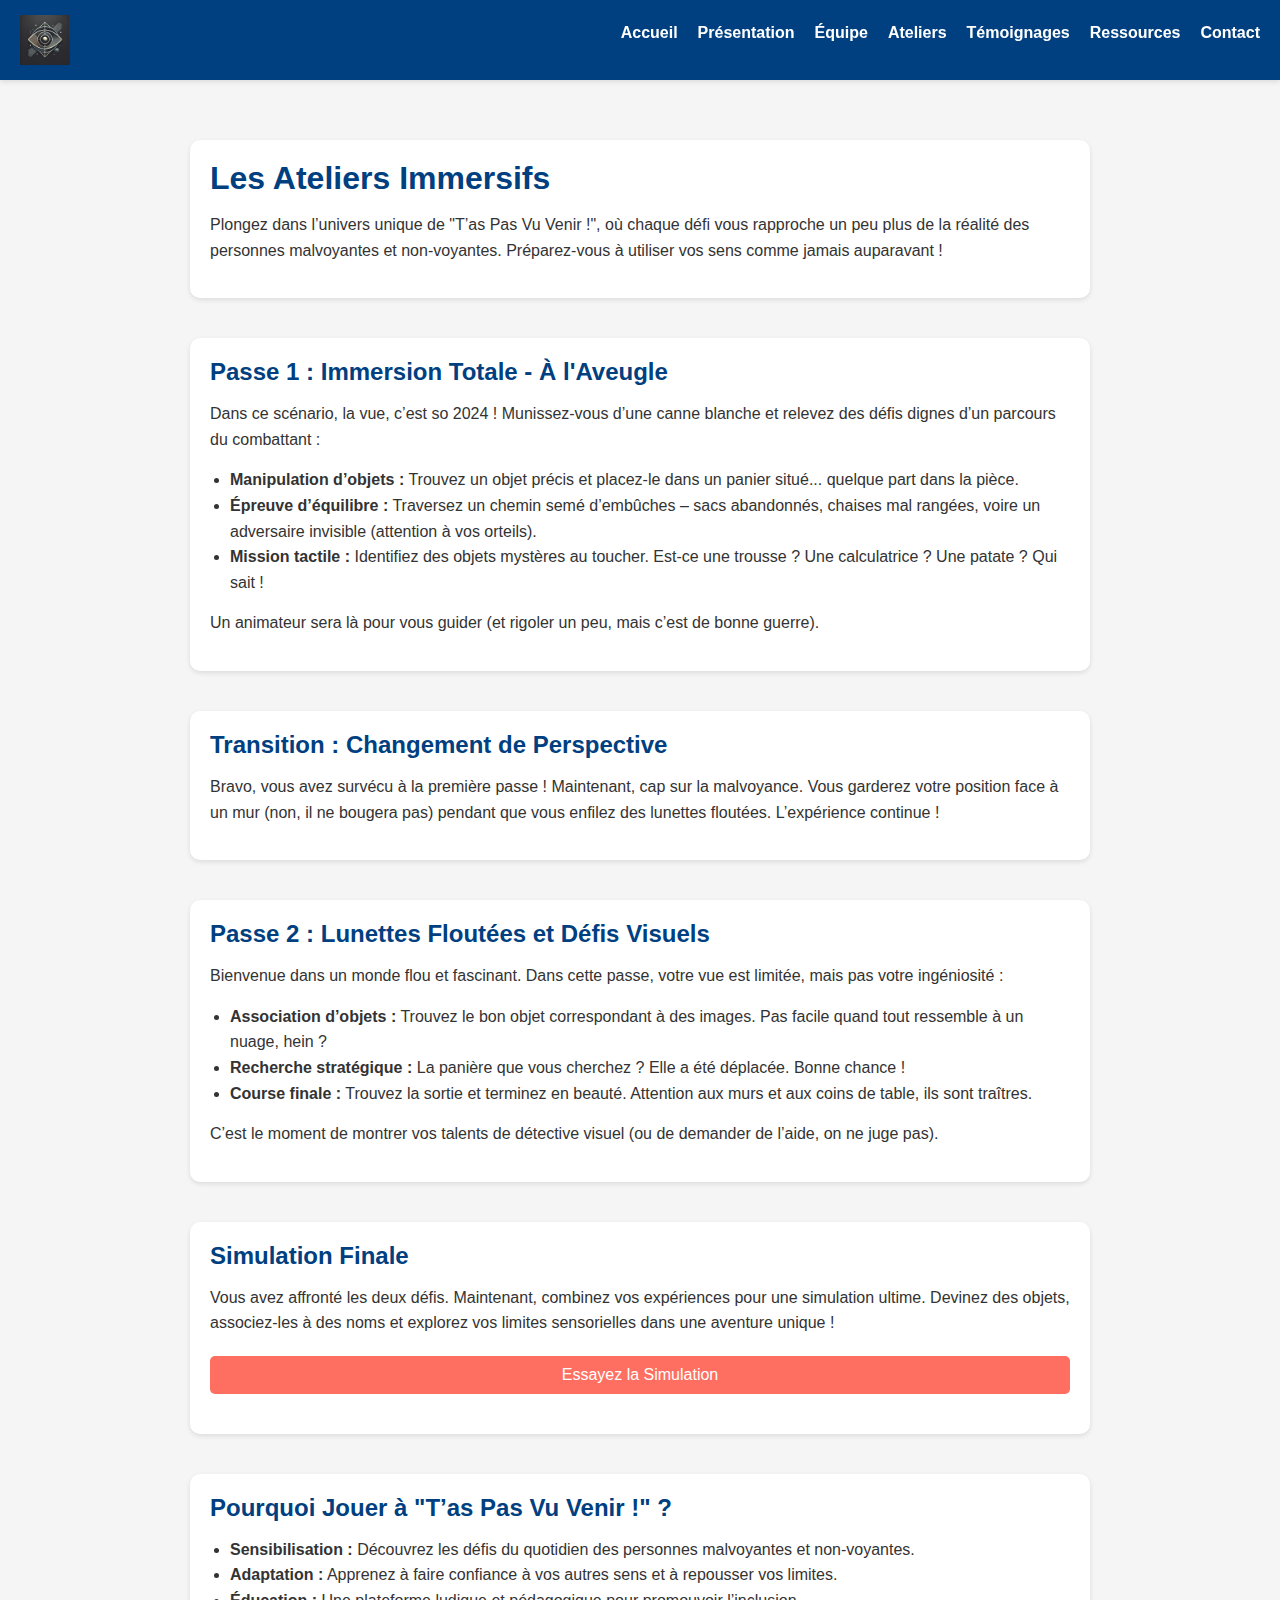
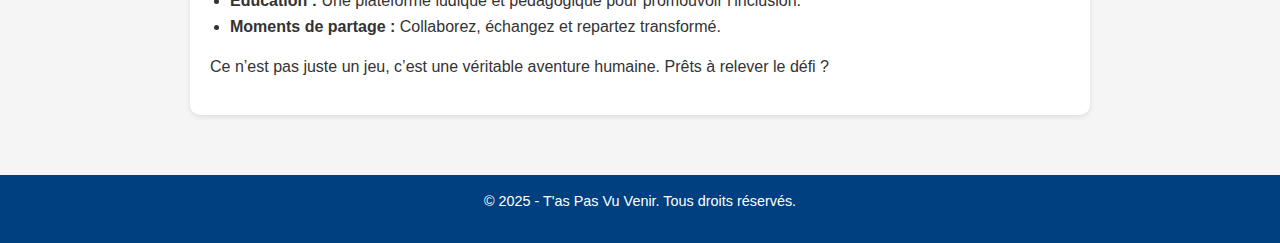
==== commit 263245ad: "correction affichage" ====
--- a/ateliers.html
+++ b/ateliers.html
@@ -10,6 +10,11 @@
 <body>
     <header>
         <img src="images/logo.jpg" alt="Logo T'as Pas Vu Venir" class="logo">
+        <div class="menu-toggle">
+            <span></span>
+            <span></span>
+            <span></span>
+        </div>
         <nav>
             <ul>
                 <li><a href="index.html">Accueil</a></li>
--- a/styles.css
+++ b/styles.css
@@ -28,23 +28,55 @@
     flex-direction: column;
 }
 
+/* Messages de confirmation et d'erreur */
+.form-message {
+    margin-top: 20px;
+    font-size: 1.2em;
+    padding: 10px;
+    border-radius: 5px;
+    display: none; /* Caché par défaut */
+}
+
+.form-message.success {
+    display: block;
+    color: #155724;
+    background-color: #d4edda;
+    border: 1px solid #c3e6cb;
+}
+
+.form-message.error {
+    display: block;
+    color: #721c24;
+    background-color: #f8d7da;
+    border: 1px solid #f5c6cb;
+}
+
 /* Header */
 header {
     width: 100%;
     background-color: var(--main-blue);
-    padding: 15px 0;
+    padding: 15px 20px;
     position: fixed;
     top: 0;
     left: 0;
     z-index: 1000;
-}
-
+    box-shadow: var(--box-shadow); /* Ombre pour séparer visuellement le header */
+    display: flex;
+    align-items: center;
+    justify-content: space-between;
+}
+
+/* Logo */
 header .logo {
-    width: 100px;
-    margin-bottom: 10px;
+    width: 50px;
+    height: auto;
 }
 
 /* Navigation */
+nav {
+    /* Utilisation de flex pour aligner les éléments */
+}
+
 nav ul {
     list-style: none;
     display: flex;
@@ -63,17 +95,33 @@
     color: var(--accent-color);
 }
 
+/* Bouton Menu pour mobiles */
+.menu-toggle {
+    display: none;
+    flex-direction: column;
+    cursor: pointer;
+}
+
+.menu-toggle span {
+    width: 25px;
+    height: 3px;
+    background-color: var(--text-light);
+    margin: 4px 0;
+    transition: all 0.3s;
+}
+
 /* Contenu principal */
 main {
     flex: 1;
-    padding: 100px 20px 20px; /* Espace pour le header fixe */
+    padding: 100px 20px 20px; /* Compense la hauteur fixe du header */
+    width: 100%;
 }
 
 /* Sections */
 section {
     width: 100%;
-    max-width: 800px;
-    margin: 20px auto;
+    max-width: 900px;
+    margin: 40px auto; /* Espace entre les sections */
     padding: 20px;
     background: var(--section-bg);
     border-radius: 10px;
@@ -87,15 +135,15 @@
     flex-direction: column;
     align-items: center;
     justify-content: center;
-    height: 100vh; /* Ajustez la hauteur selon vos besoins */
-    text-align: center;
-    background: var(--section-bg); /* Vous pouvez changer la couleur de fond si nécessaire */
-    margin: 0 auto; /* Assure que la section est centrée horizontalement */
+    min-height: 60vh; /* Ajustez selon vos besoins */
+    text-align: center;
+    background: var(--section-bg);
+    margin: 0 auto;
 }
 
 /* Logo dans la section Hero */
 .hero-logo {
-    width: 500px; /* Ajustez la taille selon vos besoins */
+    width: 250px; /* Taille ajustée pour les grands écrans */
     height: auto;
     margin: 20px 0;
 }
@@ -142,9 +190,14 @@
     text-decoration: none;
     font-size: 1em;
     text-align: center; /* Centre le texte dans le bouton */
-    margin: 20px auto; /* Centre le bouton horizontalement */
-}
-
+}
+
+.btn:hover, button:hover {
+    background-color: var(--button-hover);
+    transform: scale(1.05);
+}
+
+/* Grid Équipe */
 .team-grid {
     display: grid;
     grid-template-columns: repeat(auto-fit, minmax(200px, 1fr));
@@ -157,26 +210,20 @@
     width: 150px; /* Taille standard pour toutes les images */
     height: 150px; /* Hauteur standard */
     object-fit: cover; /* Recadre l'image sans la déformer */
-    border-radius: 50%; /* Rendre les images rondes pour un look harmonieux */
-    box-shadow: 0 4px 6px rgba(0, 0, 0, 0.1); /* Ajoute une ombre pour l'esthétique */
+    border-radius: 50%; /* Images rondes */
+    box-shadow: 0 4px 6px rgba(0, 0, 0, 0.1); /* Ombre esthétique */
     margin-bottom: 10px; /* Espace entre l'image et le texte */
 }
 
 .team-member h3 {
     margin: 10px 0 5px;
     font-size: 1.2em;
-    color: #004080; /* Exemple de couleur pour les noms */
+    color: var(--main-blue);
 }
 
 .team-member p {
     font-size: 0.9em;
     color: #555;
-}
-
-
-.btn:hover, button:hover {
-    background-color: var(--button-hover);
-    transform: scale(1.05);
 }
 
 /* Images Responsives */
@@ -191,7 +238,7 @@
 footer {
     background-color: var(--main-blue);
     color: var(--text-light);
-    padding: 15px 0;
+    padding: 15px 20px;
     text-align: center;
     font-size: 0.9em;
 }
@@ -237,17 +284,54 @@
     font-weight: bold;
 }
 
+#quiz-simulation-result {
+    margin-top: 20px;
+    padding: 10px;
+    background-color: #f0f0f0;
+    border: 1px solid #ccc;
+    border-radius: 5px;
+    text-align: center;
+    font-weight: bold;
+}
+
 form button {
     width: 100%;
 }
 
-/* Responsive Design */
-@media (max-width: 600px) {
+/* Media Queries */
+@media (max-width: 1200px) {
+    .hero-logo {
+        width: 400px;
+    }
+}
+
+@media (max-width: 768px) {
+    header {
+        flex-direction: column;
+        align-items: flex-start;
+    }
+
     nav ul {
         flex-direction: column;
         gap: 10px;
-    }
-
+        width: 100%;
+        display: none; /* Caché par défaut pour le menu mobile */
+    }
+
+    nav ul.active {
+        display: flex;
+    }
+
+    .menu-toggle {
+        display: flex;
+    }
+
+    .hero-logo {
+        width: 250px;
+    }
+}
+
+@media (max-width: 600px) {
     header .logo {
         width: 80px;
     }
@@ -265,7 +349,7 @@
     }
 
     .hero {
-        height: auto; /* Permet à la hauteur de s'adapter sur les petits écrans */
+        min-height: auto; /* S'adapte sur les petits écrans */
         padding: 50px 20px;
     }
 
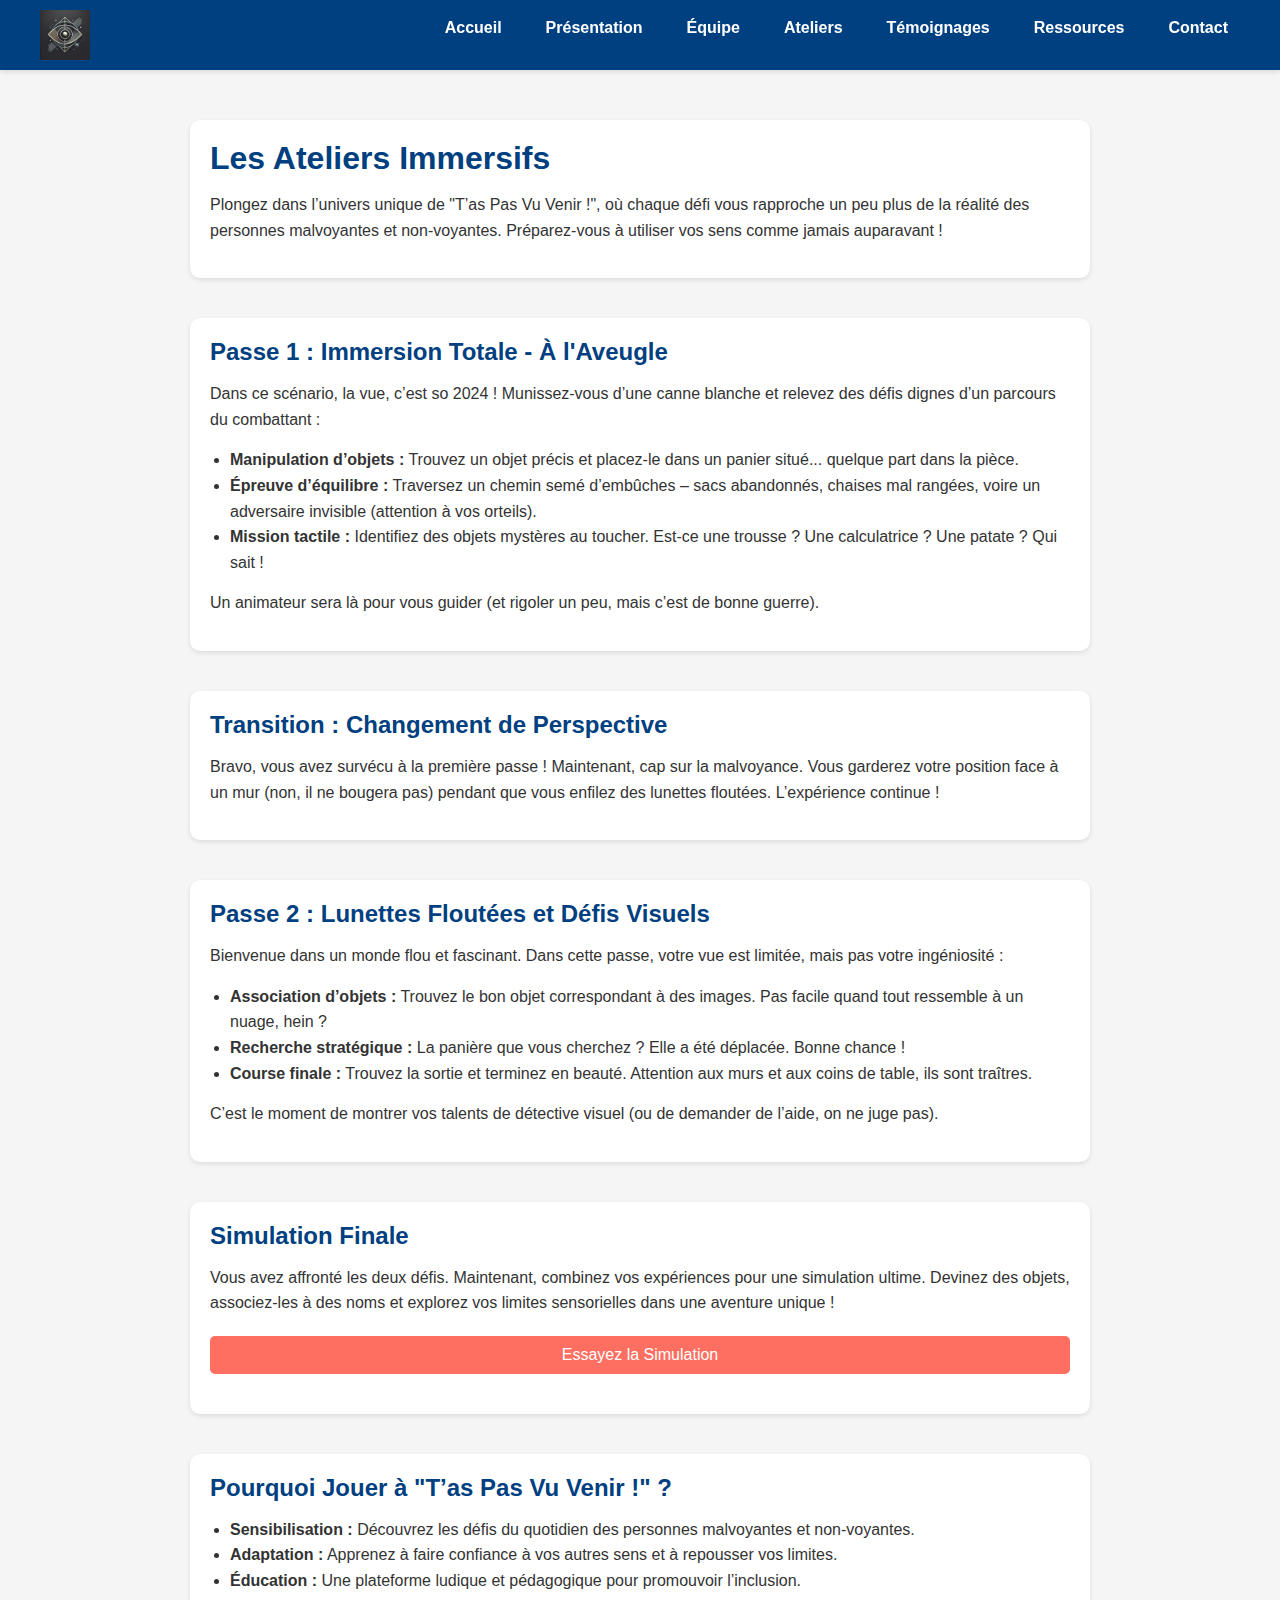
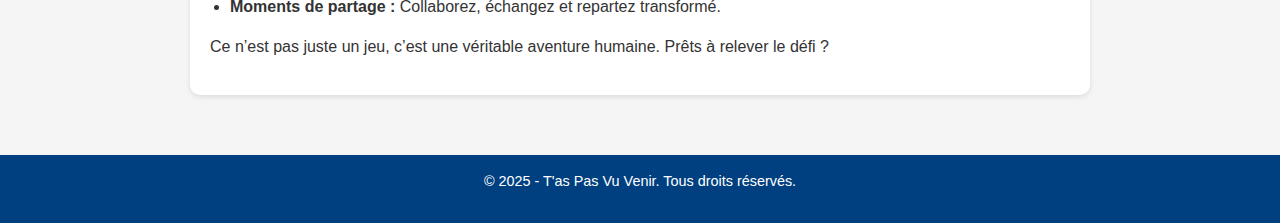
==== commit 9f761342: "correction affichage" ====
--- a/ateliers.html
+++ b/ateliers.html
@@ -5,27 +5,30 @@
     <meta name="viewport" content="width=device-width, initial-scale=1.0">
     <title>Ateliers - T'as Pas Vu Venir</title>
     <link rel="stylesheet" href="styles.css">
-    <script src="scripts.js" defer></script>
+    <!-- Font Awesome pour les icônes du hamburger -->
+    <link rel="stylesheet" href="https://cdnjs.cloudflare.com/ajax/libs/font-awesome/6.4.0/css/all.min.css">
 </head>
 <body>
+    <!-- Header avec Logo et Bouton Hamburger -->
     <header>
-        <img src="images/logo.jpg" alt="Logo T'as Pas Vu Venir" class="logo">
-        <div class="menu-toggle">
-            <span></span>
-            <span></span>
-            <span></span>
+        <div class="container">
+            <img src="images/logo.jpg" alt="Logo T'as Pas Vu Venir" class="logo">
+            <button id="header__icon" class="hamburger" aria-label="Ouvrir le menu de navigation" aria-expanded="false">
+                <i class="fas fa-bars"></i>
+            </button>
+            <!-- Menu de Navigation Desktop -->
+            <nav class="desktop-nav">
+                <ul>
+                    <li><a href="index.html">Accueil</a></li>
+                    <li><a href="presentation.html">Présentation</a></li>
+                    <li><a href="equipe.html">Équipe</a></li>
+                    <li><a href="ateliers.html">Ateliers</a></li>
+                    <li><a href="temoignages.html">Témoignages</a></li>
+                    <li><a href="ressources.html">Ressources</a></li>
+                    <li><a href="contact.html">Contact</a></li>
+                </ul>
+            </nav>
         </div>
-        <nav>
-            <ul>
-                <li><a href="index.html">Accueil</a></li>
-                <li><a href="presentation.html">Présentation</a></li>
-                <li><a href="equipe.html">Équipe</a></li>
-                <li><a href="ateliers.html">Ateliers</a></li>
-                <li><a href="temoignages.html">Témoignages</a></li>
-                <li><a href="ressources.html">Ressources</a></li>
-                <li><a href="contact.html">Contact</a></li>
-            </ul>
-        </nav>
     </header>
 
     <main>
--- a/styles.css
+++ b/styles.css
@@ -28,42 +28,24 @@
     flex-direction: column;
 }
 
-/* Messages de confirmation et d'erreur */
-.form-message {
-    margin-top: 20px;
-    font-size: 1.2em;
-    padding: 10px;
-    border-radius: 5px;
-    display: none; /* Caché par défaut */
-}
-
-.form-message.success {
-    display: block;
-    color: #155724;
-    background-color: #d4edda;
-    border: 1px solid #c3e6cb;
-}
-
-.form-message.error {
-    display: block;
-    color: #721c24;
-    background-color: #f8d7da;
-    border: 1px solid #f5c6cb;
-}
-
 /* Header */
 header {
     width: 100%;
     background-color: var(--main-blue);
-    padding: 15px 20px;
+    padding: 10px 20px;
     position: fixed;
     top: 0;
     left: 0;
     z-index: 1000;
     box-shadow: var(--box-shadow); /* Ombre pour séparer visuellement le header */
+}
+
+header .container {
     display: flex;
     align-items: center;
     justify-content: space-between;
+    max-width: 1200px;
+    margin: 0 auto;
 }
 
 /* Logo */
@@ -72,48 +54,105 @@
     height: auto;
 }
 
-/* Navigation */
-nav {
-    /* Utilisation de flex pour aligner les éléments */
-}
-
-nav ul {
+/* Bouton Hamburger */
+.hamburger {
+    display: none; /* Caché par défaut, affiché sur mobile */
+    font-size: 1.5em;
+    color: var(--text-light);
+    background: none;
+    border: none;
+    cursor: pointer;
+    transition: color 0.3s;
+}
+
+.hamburger:focus {
+    outline: 2px solid var(--accent-color);
+}
+
+.hamburger:hover {
+    color: var(--accent-color);
+}
+
+/* Navigation Desktop */
+.desktop-nav ul {
     list-style: none;
     display: flex;
+    gap: 20px;
+}
+
+.desktop-nav ul li a {
+    color: var(--text-light);
+    text-decoration: none;
+    font-weight: bold;
+    padding: 8px 12px;
+    transition: background-color 0.3s, color 0.3s;
+}
+
+.desktop-nav ul li a:hover {
+    background-color: var(--accent-color);
+    color: var(--text-light);
+    border-radius: 5px;
+}
+
+/* Menu de Navigation Mobile */
+.nav-menu {
+    position: fixed;
+    top: 0;
+    left: -100%; /* Masqué par défaut */
+    width: 100%;
+    height: 100%;
+    background-color: rgba(0, 0, 0, 0.95);
+    display: flex;
+    flex-direction: column;
+    align-items: center;
     justify-content: center;
-    gap: 20px;
-}
-
-nav a {
+    transition: left 0.3s ease;
+    z-index: 999;
+}
+
+.nav-menu.active {
+    left: 0; /* Affiché quand actif */
+}
+
+.nav-menu .close-menu {
+    position: absolute;
+    top: 20px;
+    right: 30px;
+    font-size: 2em;
+    color: var(--text-light);
+    background: none;
+    border: none;
+    cursor: pointer;
+    transition: color 0.3s;
+}
+
+.nav-menu .close-menu:hover {
+    color: var(--accent-color);
+}
+
+.nav-menu ul {
+    list-style: none;
+}
+
+.nav-menu ul li {
+    margin: 20px 0;
+}
+
+.nav-menu ul li a {
+    color: var(--text-light);
     text-decoration: none;
-    color: var(--text-light);
-    font-weight: bold;
+    font-size: 1.5em;
     transition: color 0.3s;
 }
 
-nav a:hover {
+.nav-menu ul li a:hover {
     color: var(--accent-color);
-}
-
-/* Bouton Menu pour mobiles */
-.menu-toggle {
-    display: none;
-    flex-direction: column;
-    cursor: pointer;
-}
-
-.menu-toggle span {
-    width: 25px;
-    height: 3px;
-    background-color: var(--text-light);
-    margin: 4px 0;
-    transition: all 0.3s;
 }
 
 /* Contenu principal */
 main {
     flex: 1;
-    padding: 100px 20px 20px; /* Compense la hauteur fixe du header */
+    padding: 80px 20px 20px; /* Compense la hauteur fixe du header */
     width: 100%;
 }
 
@@ -121,7 +160,7 @@
 section {
     width: 100%;
     max-width: 900px;
-    margin: 40px auto; /* Espace entre les sections */
+    margin: 40px auto;
     padding: 20px;
     background: var(--section-bg);
     border-radius: 10px;
@@ -135,7 +174,7 @@
     flex-direction: column;
     align-items: center;
     justify-content: center;
-    min-height: 60vh; /* Ajustez selon vos besoins */
+    min-height: 60vh;
     text-align: center;
     background: var(--section-bg);
     margin: 0 auto;
@@ -143,7 +182,7 @@
 
 /* Logo dans la section Hero */
 .hero-logo {
-    width: 250px; /* Taille ajustée pour les grands écrans */
+    width: 250px;
     height: auto;
     margin: 20px 0;
 }
@@ -178,8 +217,8 @@
 
 /* Boutons */
 .btn, button {
-    display: block; /* Rend le bouton un bloc */
-    margin: 20px auto; /* Centre horizontalement le bouton */
+    display: block;
+    margin: 20px auto;
     padding: 10px 20px;
     color: var(--text-light);
     background-color: var(--accent-color);
@@ -189,12 +228,76 @@
     transition: background-color 0.3s, transform 0.3s;
     text-decoration: none;
     font-size: 1em;
-    text-align: center; /* Centre le texte dans le bouton */
+    text-align: center;
 }
 
 .btn:hover, button:hover {
     background-color: var(--button-hover);
     transform: scale(1.05);
+}
+
+/* Footer */
+footer {
+    background-color: var(--main-blue);
+    color: var(--text-light);
+    padding: 15px 20px;
+    text-align: center;
+    font-size: 0.9em;
+}
+
+/* Formulaires */
+form {
+    text-align: left;
+}
+
+form label {
+    display: block;
+    margin-bottom: 5px;
+    font-weight: bold;
+}
+
+form input, form textarea, form select {
+    width: 100%;
+    padding: 8px;
+    margin-bottom: 10px;
+    border: 1px solid var(--main-blue);
+    border-radius: 5px;
+}
+
+/* Styles pour les images responsives */
+.responsive-img {
+    max-width: 100%;
+    height: auto;
+    display: block;
+    margin: 20px auto; /* Ajoute un espacement vertical et centre l'image */
+    border-radius: 10px; /* Optionnel : ajoute des coins arrondis */
+    box-shadow: var(--box-shadow); /* Optionnel : ajoute une ombre pour un effet visuel */
+}
+
+/* Quiz */
+.quiz-item {
+    margin-bottom: 20px;
+    text-align: center;
+}
+
+.quiz-item label {
+    display: block;
+    margin-top: 10px;
+    font-weight: bold;
+}
+
+#quiz-simulation-result {
+    margin-top: 20px;
+    padding: 10px;
+    background-color: #f0f0f0;
+    border: 1px solid #ccc;
+    border-radius: 5px;
+    text-align: center;
+    font-weight: bold;
+}
+
+form button {
+    width: 100%;
 }
 
 /* Grid Équipe */
@@ -204,6 +307,21 @@
     gap: 20px;
     text-align: center;
     margin: 20px;
+}
+
+.team-member {
+    background: var(--section-bg);
+    border: 1px solid #ddd;
+    border-radius: 10px;
+    padding: 20px;
+    box-shadow: var(--box-shadow);
+    text-align: center;
+    transition: transform 0.3s, box-shadow 0.3s;
+}
+
+.team-member:hover {
+    transform: translateY(-10px);
+    box-shadow: 0 4px 15px rgba(0, 0, 0, 0.2);
 }
 
 .team-member img {
@@ -226,108 +344,44 @@
     color: #555;
 }
 
-/* Images Responsives */
-.responsive-img {
-    width: 100%;
-    height: auto;
-    border-radius: 10px;
-    margin-top: 10px;
-}
-
-/* Footer */
-footer {
-    background-color: var(--main-blue);
-    color: var(--text-light);
-    padding: 15px 20px;
-    text-align: center;
-    font-size: 0.9em;
-}
-
-/* Réseaux Sociaux */
-.reseaux-sociaux a {
-    margin: 0 10px;
-    display: inline-block;
-}
-
-.reseaux-sociaux img.social-icon {
-    width: 30px;
-    height: 30px;
-}
-
-/* Formulaires */
-form {
-    text-align: left;
-}
-
-form label {
-    display: block;
-    margin-bottom: 5px;
-    font-weight: bold;
-}
-
-form input, form textarea, form select {
-    width: 100%;
-    padding: 8px;
-    margin-bottom: 10px;
-    border: 1px solid var(--main-blue);
-    border-radius: 5px;
-}
-
-.quiz-item {
-    margin-bottom: 20px;
-    text-align: center;
-}
-
-.quiz-item label {
-    display: block;
-    margin-top: 10px;
-    font-weight: bold;
-}
-
-#quiz-simulation-result {
-    margin-top: 20px;
-    padding: 10px;
-    background-color: #f0f0f0;
-    border: 1px solid #ccc;
-    border-radius: 5px;
-    text-align: center;
-    font-weight: bold;
-}
-
-form button {
-    width: 100%;
-}
-
-/* Media Queries */
-@media (max-width: 1200px) {
+/* Responsive Design */
+@media (max-width: 768px) {
+    /* Afficher le bouton hamburger sur mobile */
+    .hamburger {
+        display: block;
+    }
+
+    /* Cacher la navigation desktop sur mobile */
+    .desktop-nav {
+        display: none;
+    }
+
+    /* Ajuster les liens du menu mobile */
+    .nav-menu ul li a {
+        font-size: 1.3em;
+    }
+
     .hero-logo {
-        width: 400px;
-    }
-}
-
-@media (max-width: 768px) {
-    header {
-        flex-direction: column;
-        align-items: flex-start;
-    }
-
-    nav ul {
-        flex-direction: column;
-        gap: 10px;
-        width: 100%;
-        display: none; /* Caché par défaut pour le menu mobile */
-    }
-
-    nav ul.active {
-        display: flex;
-    }
-
-    .menu-toggle {
-        display: flex;
-    }
-
-    .hero-logo {
-        width: 250px;
+        width: 200px;
+    }
+
+    /* Ajustements pour l'équipe sur tablettes */
+    .team-grid {
+        grid-template-columns: repeat(auto-fit, minmax(180px, 1fr));
+        gap: 15px;
+    }
+
+    .team-member img {
+        width: 130px;
+        height: 130px;
+    }
+
+    .team-member h3 {
+        font-size: 1.1em;
+    }
+
+    .team-member p {
+        font-size: 0.85em;
     }
 }
 
@@ -349,11 +403,34 @@
     }
 
     .hero {
-        min-height: auto; /* S'adapte sur les petits écrans */
+        min-height: auto;
         padding: 50px 20px;
     }
 
     .hero-logo {
-        width: 150px; /* Taille réduite pour les petits écrans */
-    }
-}
+        width: 150px;
+    }
+
+    .nav-menu ul li a {
+        font-size: 1.2em;
+    }
+
+    /* Ajustements pour l'équipe sur petits écrans */
+    .team-grid {
+        grid-template-columns: repeat(auto-fit, minmax(150px, 1fr));
+        gap: 15px;
+    }
+
+    .team-member img {
+        width: 120px;
+        height: 120px;
+    }
+
+    .team-member h3 {
+        font-size: 1em;
+    }
+
+    .team-member p {
+        font-size: 0.9em;
+    }
+}
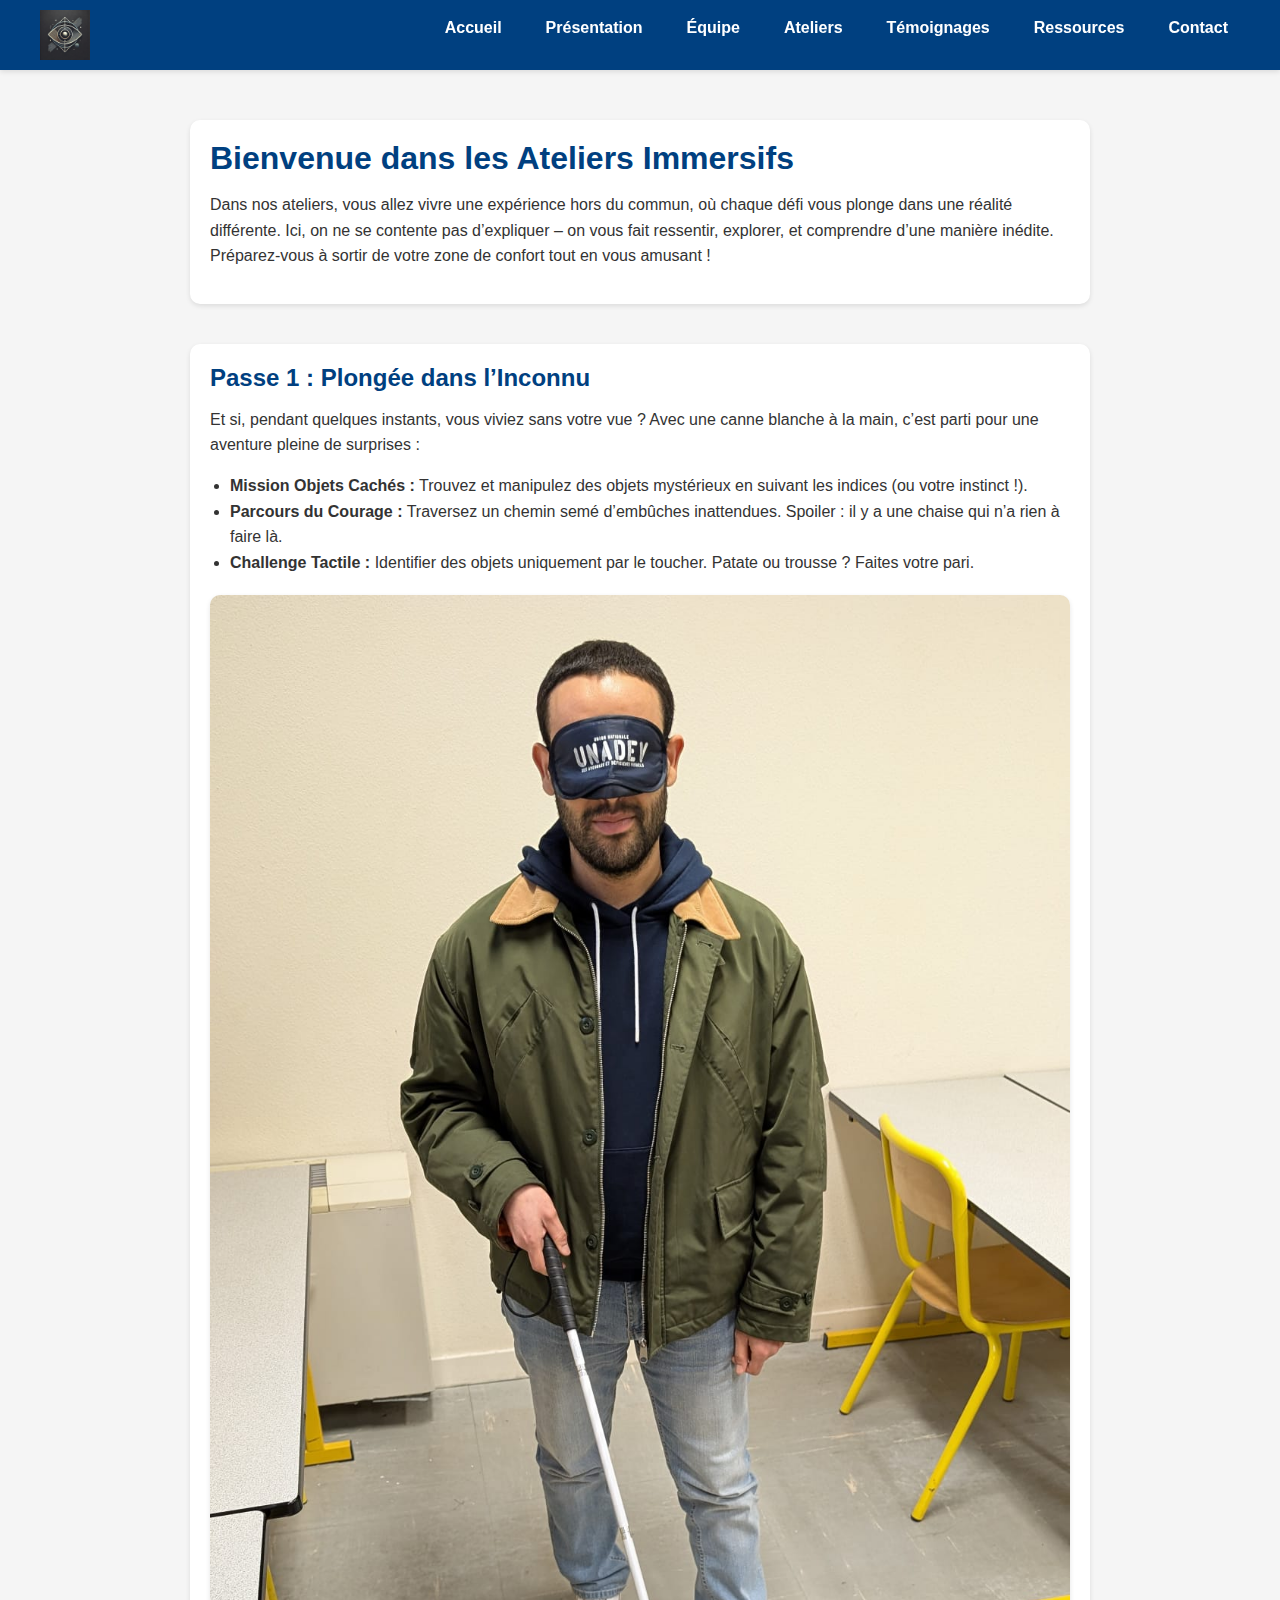
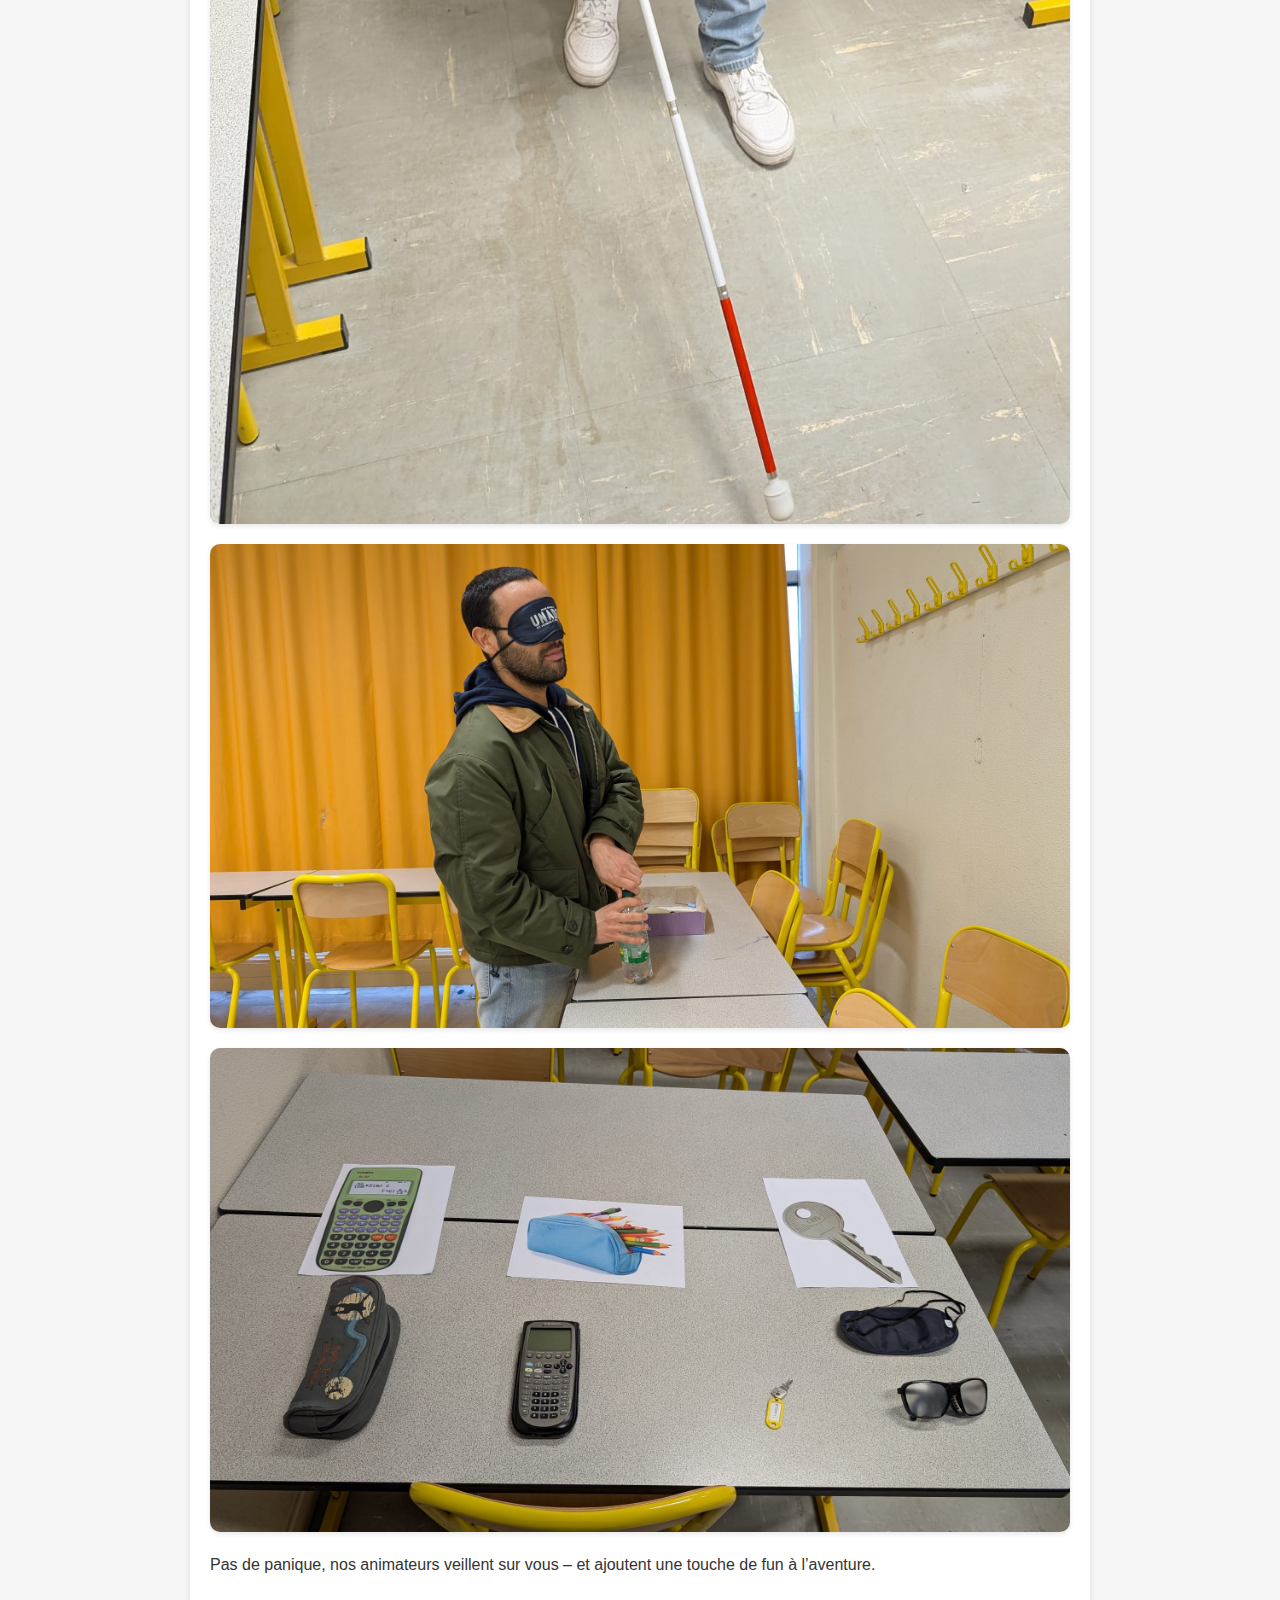
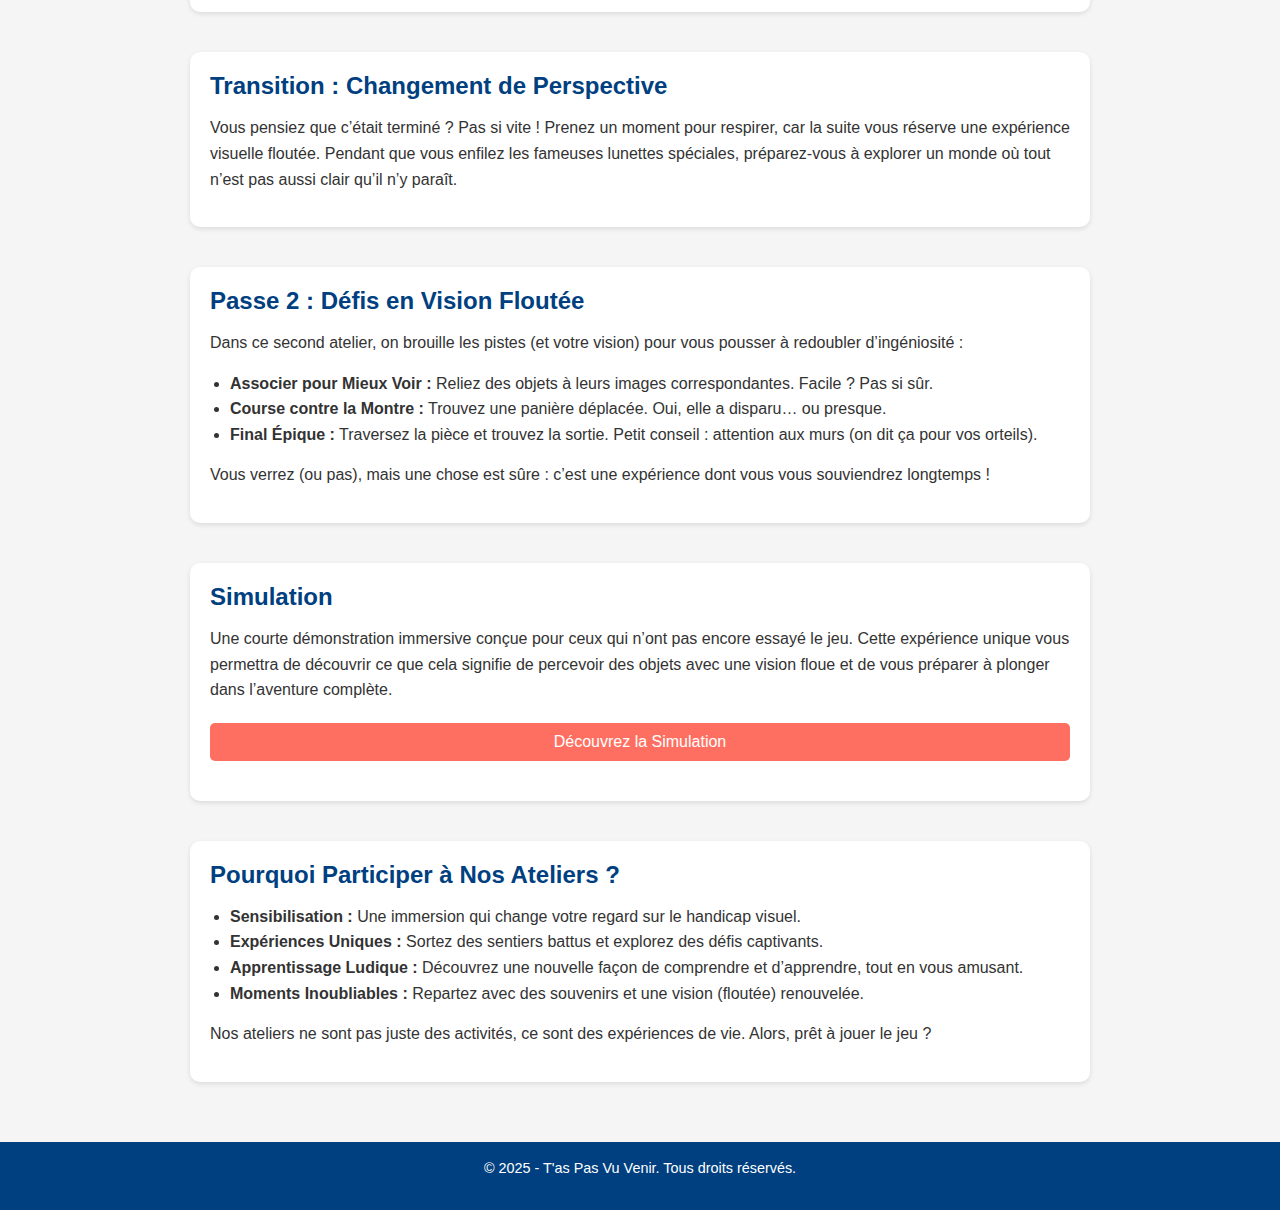
==== commit aeb60349: "presentation et ateliers" ====
--- a/ateliers.html
+++ b/ateliers.html
@@ -7,6 +7,10 @@
     <link rel="stylesheet" href="styles.css">
     <!-- Font Awesome pour les icônes du hamburger -->
     <link rel="stylesheet" href="https://cdnjs.cloudflare.com/ajax/libs/font-awesome/6.4.0/css/all.min.css">
+    <!-- Inclure jQuery avant scripts.js -->
+    <script src="https://code.jquery.com/jquery-3.6.0.min.js" defer></script>
+    <!-- Votre script -->
+    <script src="scripts.js" defer></script>
 </head>
 <body>
     <!-- Header avec Logo et Bouton Hamburger -->
@@ -31,61 +35,80 @@
         </div>
     </header>
 
+    <!-- Menu de Navigation Mobile -->
+    <nav id="nav" class="nav-menu">
+        <button id="close__icon" class="close-menu" aria-label="Fermer le menu de navigation">
+            <i class="fas fa-times"></i>
+        </button>
+        <ul>
+            <li><a href="index.html">Accueil</a></li>
+            <li><a href="presentation.html">Présentation</a></li>
+            <li><a href="equipe.html">Équipe</a></li>
+            <li><a href="ateliers.html">Ateliers</a></li>
+            <li><a href="temoignages.html">Témoignages</a></li>
+            <li><a href="ressources.html">Ressources</a></li>
+            <li><a href="contact.html">Contact</a></li>
+        </ul>
+    </nav>
+
     <main>
         <section class="ateliers-header">
-            <h1>Les Ateliers Immersifs</h1>
-            <p>Plongez dans l’univers unique de "T’as Pas Vu Venir !", où chaque défi vous rapproche un peu plus de la réalité des personnes malvoyantes et non-voyantes. Préparez-vous à utiliser vos sens comme jamais auparavant !</p>
+            <h1>Bienvenue dans les Ateliers Immersifs</h1>
+            <p>Dans nos ateliers, vous allez vivre une expérience hors du commun, où chaque défi vous plonge dans une réalité différente. Ici, on ne se contente pas d’expliquer – on vous fait ressentir, explorer, et comprendre d’une manière inédite. Préparez-vous à sortir de votre zone de confort tout en vous amusant !</p>
         </section>
 
         <section class="passe1">
-            <h2>Passe 1 : Immersion Totale - À l'Aveugle</h2>
-            <p>Dans ce scénario, la vue, c’est so 2024 ! Munissez-vous d’une canne blanche et relevez des défis dignes d’un parcours du combattant :</p>
+            <h2>Passe 1 : Plongée dans l’Inconnu</h2>
+            <p>Et si, pendant quelques instants, vous viviez sans votre vue ? Avec une canne blanche à la main, c’est parti pour une aventure pleine de surprises :</p>
             <ul>
-                <li><strong>Manipulation d’objets :</strong> Trouvez un objet précis et placez-le dans un panier situé... quelque part dans la pièce.</li>
-                <li><strong>Épreuve d’équilibre :</strong> Traversez un chemin semé d’embûches – sacs abandonnés, chaises mal rangées, voire un adversaire invisible (attention à vos orteils).</li>
-                <li><strong>Mission tactile :</strong> Identifiez des objets mystères au toucher. Est-ce une trousse ? Une calculatrice ? Une patate ? Qui sait !</li>
+                <li><strong>Mission Objets Cachés :</strong> Trouvez et manipulez des objets mystérieux en suivant les indices (ou votre instinct !).</li>
+                <li><strong>Parcours du Courage :</strong> Traversez un chemin semé d’embûches inattendues. Spoiler : il y a une chaise qui n’a rien à faire là.</li>
+                <li><strong>Challenge Tactile :</strong> Identifier des objets uniquement par le toucher. Patate ou trousse ? Faites votre pari.</li>
             </ul>
-            <p>Un animateur sera là pour vous guider (et rigoler un peu, mais c’est de bonne guerre).
-            </p>
+            <div class="images">
+                <img src="images/joueur1.jpg" alt="Joueur avec les yeux bandés et une canne" class="responsive-img">
+                <img src="images/joueur2.jpg" alt="Joueur manipulant des objets avec une canne" class="responsive-img">
+                <img src="images/objets.jpg" alt="Objets à manipuler durant l’atelier" class="responsive-img">
+            </div>
+            <p>Pas de panique, nos animateurs veillent sur vous – et ajoutent une touche de fun à l’aventure.</p>
         </section>
 
         <section class="transition">
             <h2>Transition : Changement de Perspective</h2>
-            <p>Bravo, vous avez survécu à la première passe ! Maintenant, cap sur la malvoyance. Vous garderez votre position face à un mur (non, il ne bougera pas) pendant que vous enfilez des lunettes floutées. L’expérience continue !</p>
+            <p>Vous pensiez que c’était terminé ? Pas si vite ! Prenez un moment pour respirer, car la suite vous réserve une expérience visuelle floutée. Pendant que vous enfilez les fameuses lunettes spéciales, préparez-vous à explorer un monde où tout n’est pas aussi clair qu’il n’y paraît.</p>
         </section>
 
         <section class="passe2">
-            <h2>Passe 2 : Lunettes Floutées et Défis Visuels</h2>
-            <p>Bienvenue dans un monde flou et fascinant. Dans cette passe, votre vue est limitée, mais pas votre ingéniosité :</p>
+            <h2>Passe 2 : Défis en Vision Floutée</h2>
+            <p>Dans ce second atelier, on brouille les pistes (et votre vision) pour vous pousser à redoubler d’ingéniosité :</p>
             <ul>
-                <li><strong>Association d’objets :</strong> Trouvez le bon objet correspondant à des images. Pas facile quand tout ressemble à un nuage, hein ?</li>
-                <li><strong>Recherche stratégique :</strong> La panière que vous cherchez ? Elle a été déplacée. Bonne chance !</li>
-                <li><strong>Course finale :</strong> Trouvez la sortie et terminez en beauté. Attention aux murs et aux coins de table, ils sont traîtres.</li>
+                <li><strong>Associer pour Mieux Voir :</strong> Reliez des objets à leurs images correspondantes. Facile ? Pas si sûr.</li>
+                <li><strong>Course contre la Montre :</strong> Trouvez une panière déplacée. Oui, elle a disparu… ou presque.</li>
+                <li><strong>Final Épique :</strong> Traversez la pièce et trouvez la sortie. Petit conseil : attention aux murs (on dit ça pour vos orteils).</li>
             </ul>
-            <p>C’est le moment de montrer vos talents de détective visuel (ou de demander de l’aide, on ne juge pas).</p>
+            <p>Vous verrez (ou pas), mais une chose est sûre : c’est une expérience dont vous vous souviendrez longtemps !</p>
         </section>
 
         <section class="simulation">
-            <h2>Simulation Finale</h2>
-            <p>Vous avez affronté les deux défis. Maintenant, combinez vos expériences pour une simulation ultime. Devinez des objets, associez-les à des noms et explorez vos limites sensorielles dans une aventure unique !</p>
-            <a href="demos.html" class="btn">Essayez la Simulation</a>
+            <h2>Simulation</h2>
+            <p>Une courte démonstration immersive conçue pour ceux qui n’ont pas encore essayé le jeu. Cette expérience unique vous permettra de découvrir ce que cela signifie de percevoir des objets avec une vision floue et de vous préparer à plonger dans l’aventure complète.</p>
+            <a href="demos.html" class="btn">Découvrez la Simulation</a>
         </section>
 
-
         <section class="pourquoi-jouer">
-            <h2>Pourquoi Jouer à "T’as Pas Vu Venir !" ?</h2>
+            <h2>Pourquoi Participer à Nos Ateliers ?</h2>
             <ul>
-                <li><strong>Sensibilisation :</strong> Découvrez les défis du quotidien des personnes malvoyantes et non-voyantes.</li>
-                <li><strong>Adaptation :</strong> Apprenez à faire confiance à vos autres sens et à repousser vos limites.</li>
-                <li><strong>Éducation :</strong> Une plateforme ludique et pédagogique pour promouvoir l’inclusion.</li>
-                <li><strong>Moments de partage :</strong> Collaborez, échangez et repartez transformé.</li>
+                <li><strong>Sensibilisation :</strong> Une immersion qui change votre regard sur le handicap visuel.</li>
+                <li><strong>Expériences Uniques :</strong> Sortez des sentiers battus et explorez des défis captivants.</li>
+                <li><strong>Apprentissage Ludique :</strong> Découvrez une nouvelle façon de comprendre et d’apprendre, tout en vous amusant.</li>
+                <li><strong>Moments Inoubliables :</strong> Repartez avec des souvenirs et une vision (floutée) renouvelée.</li>
             </ul>
-            <p>Ce n’est pas juste un jeu, c’est une véritable aventure humaine. Prêts à relever le défi ?</p>
+            <p>Nos ateliers ne sont pas juste des activités, ce sont des expériences de vie. Alors, prêt à jouer le jeu ?</p>
         </section>
     </main>
 
     <footer>
-        <p>&copy; 2025 - T'as Pas Vu Venir. Tous droits réservés.
+        <p>&copy; 2025 - T'as Pas Vu Venir. Tous droits réservés.</p>
     </footer>
 </body>
 </html>
